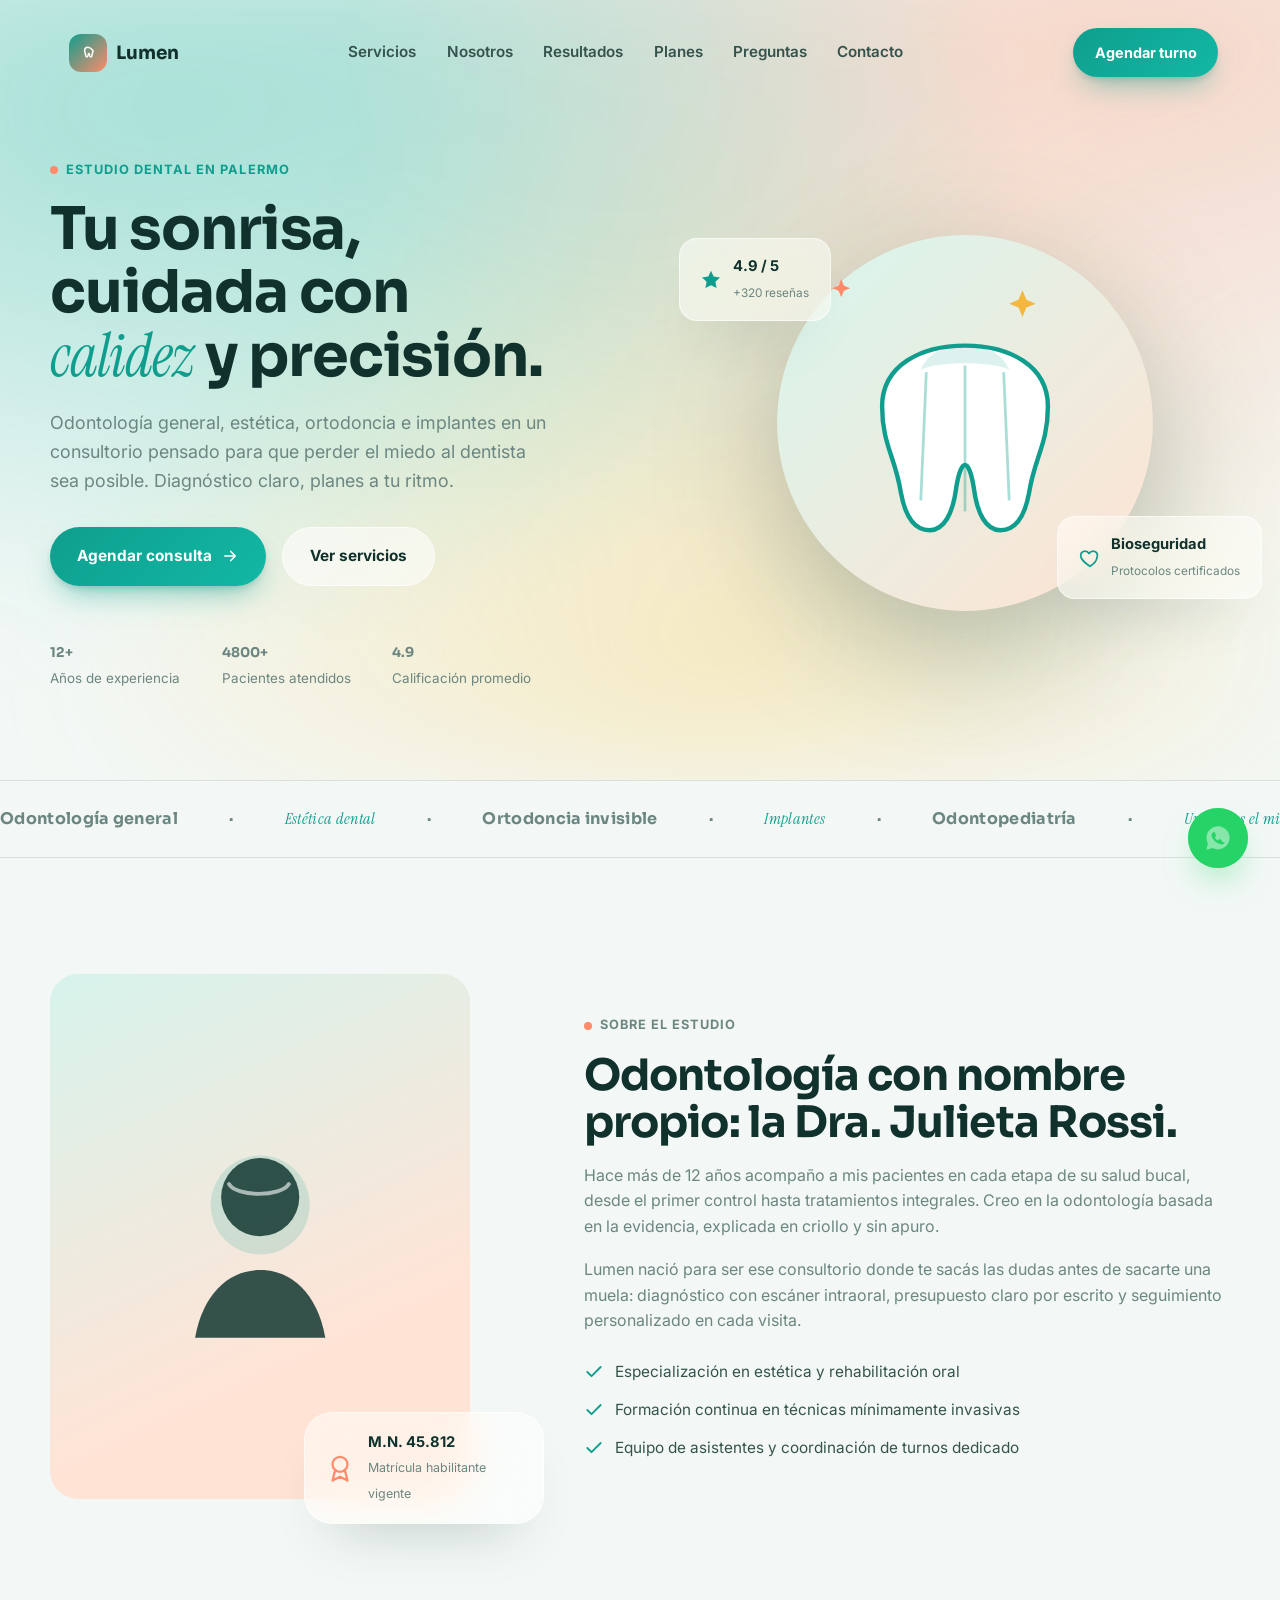
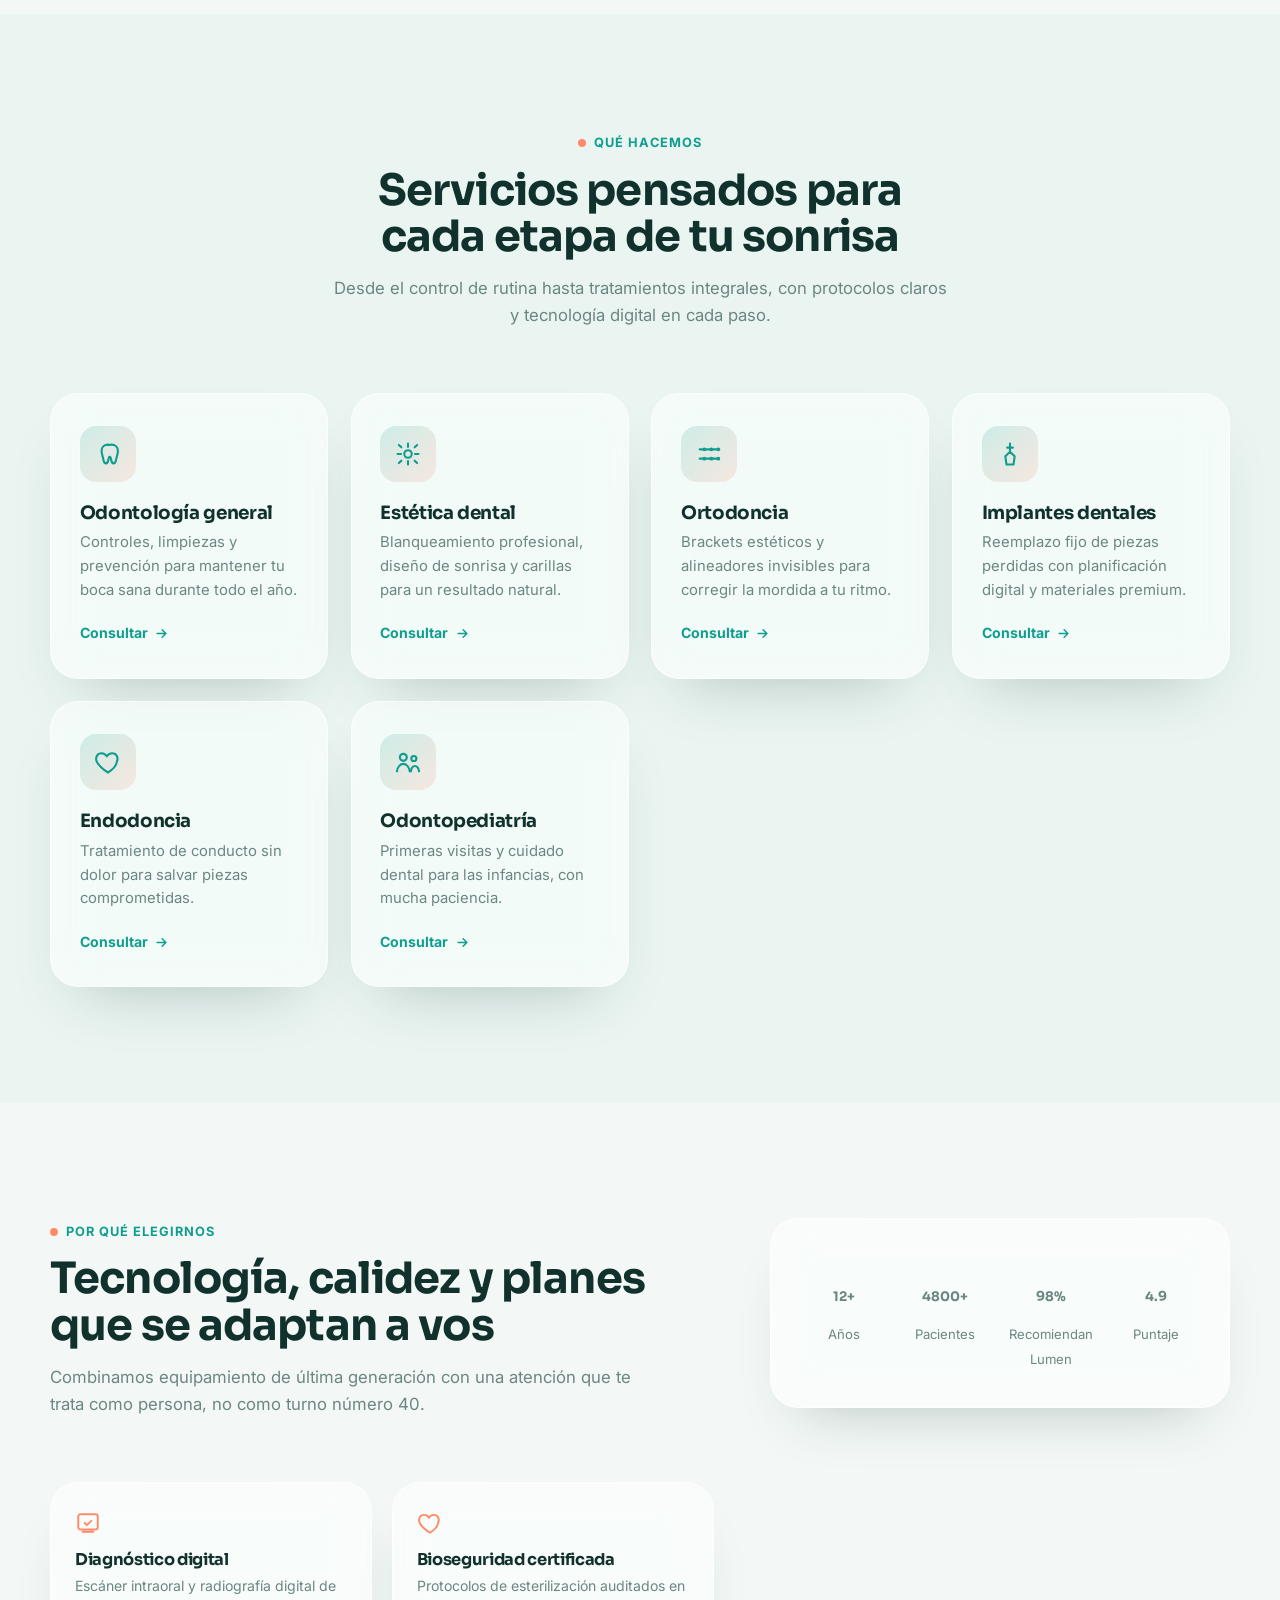
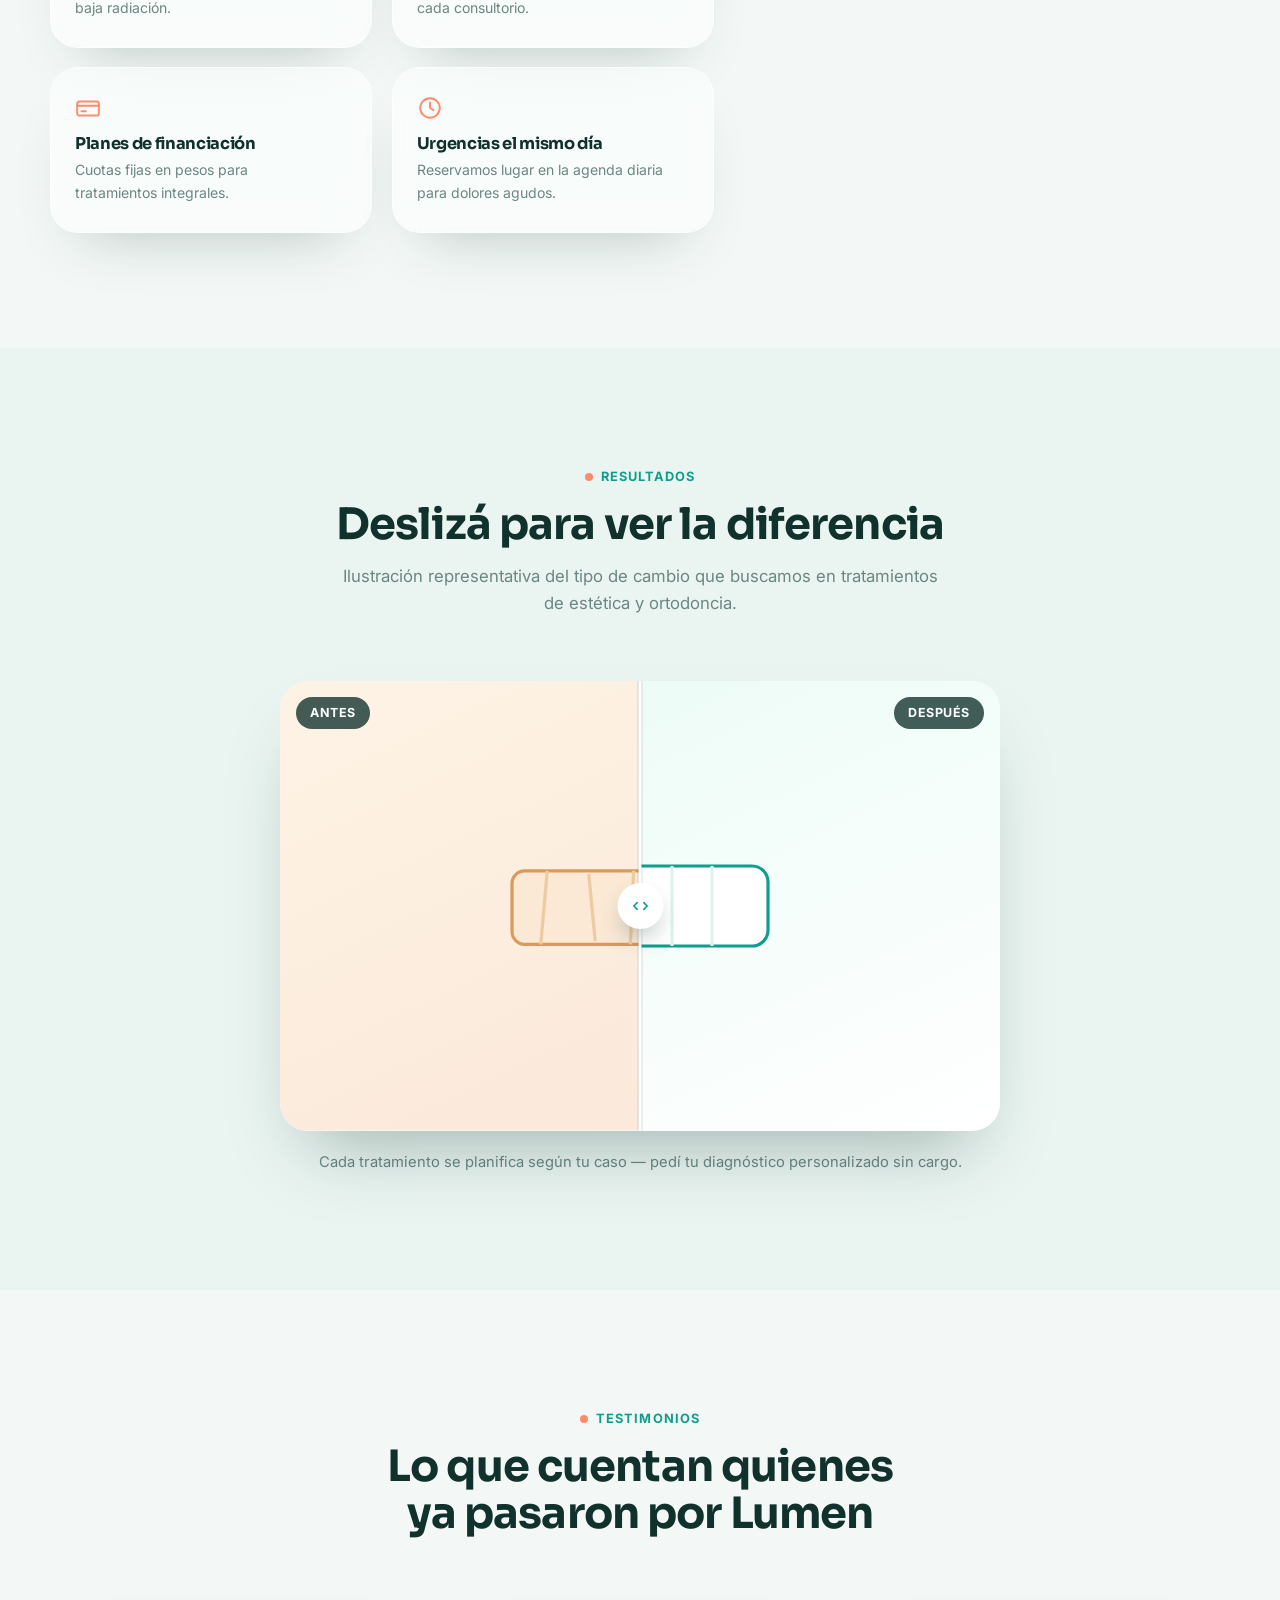
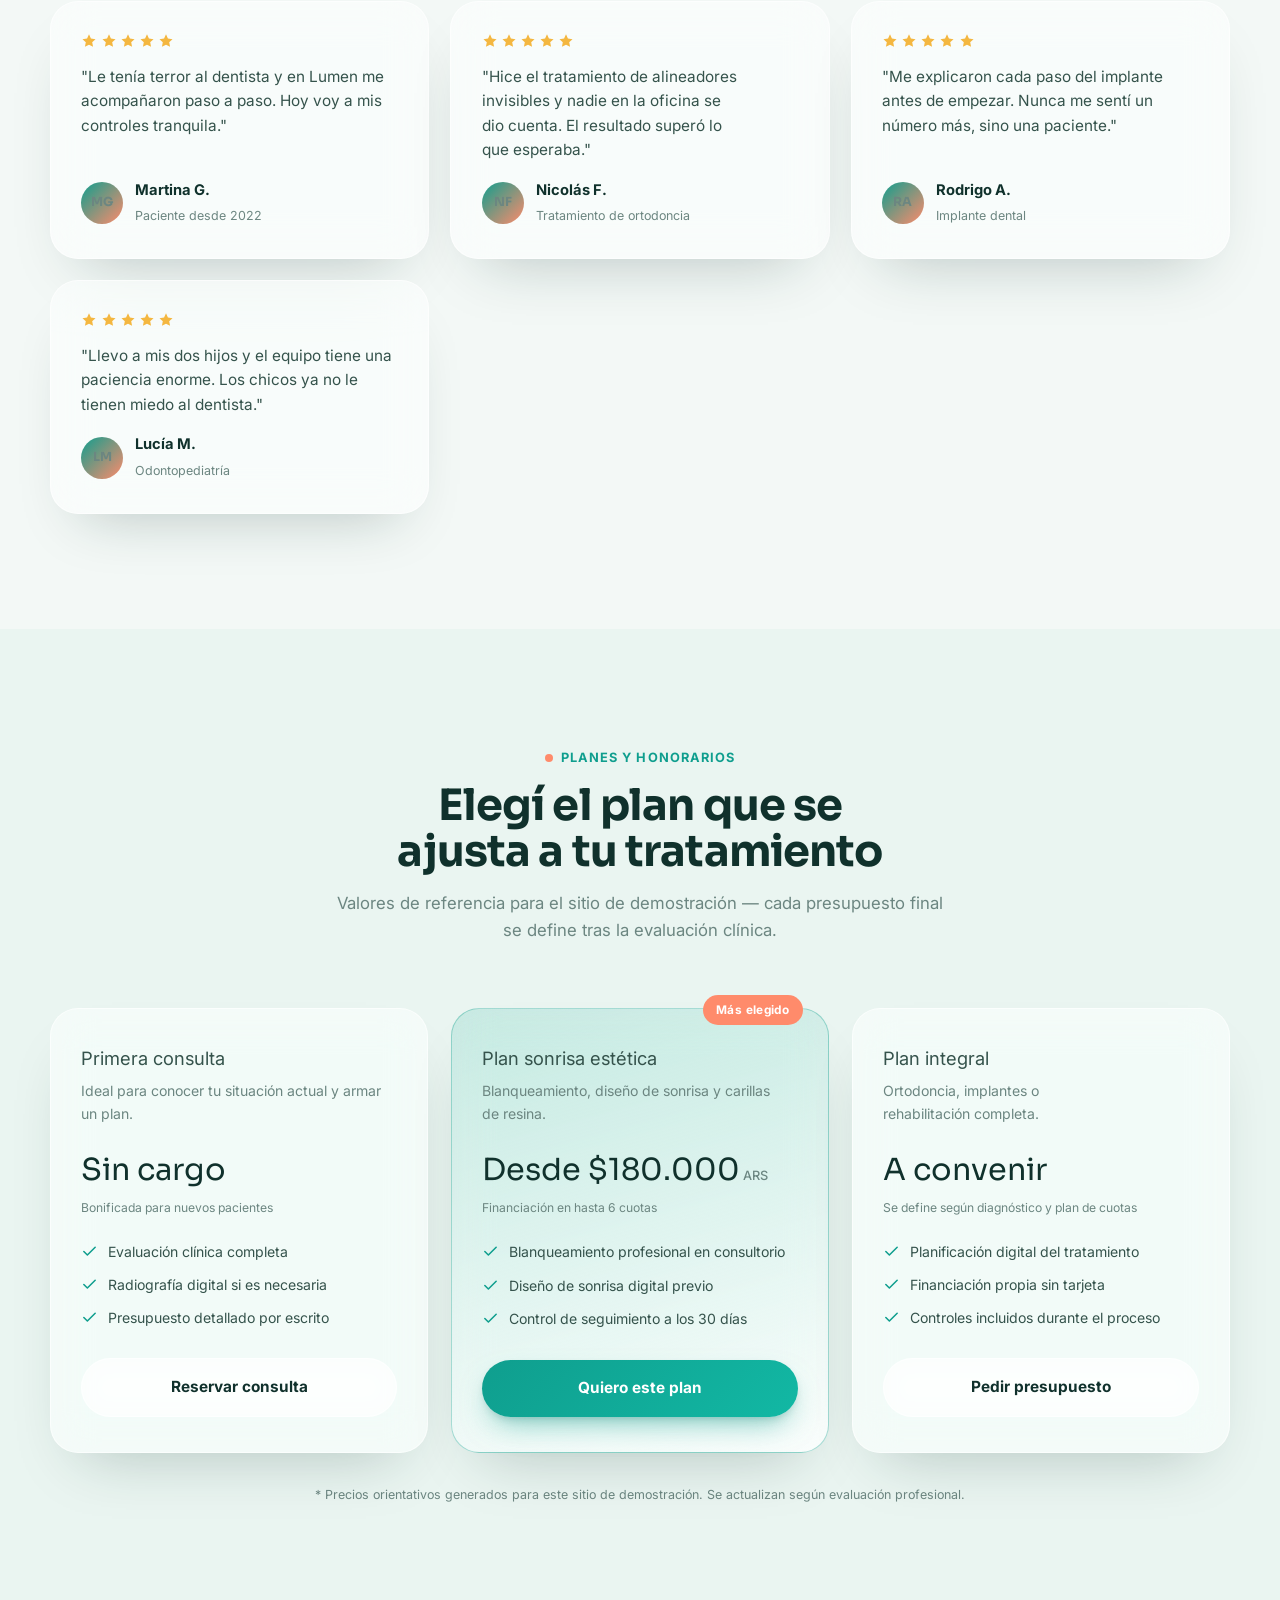
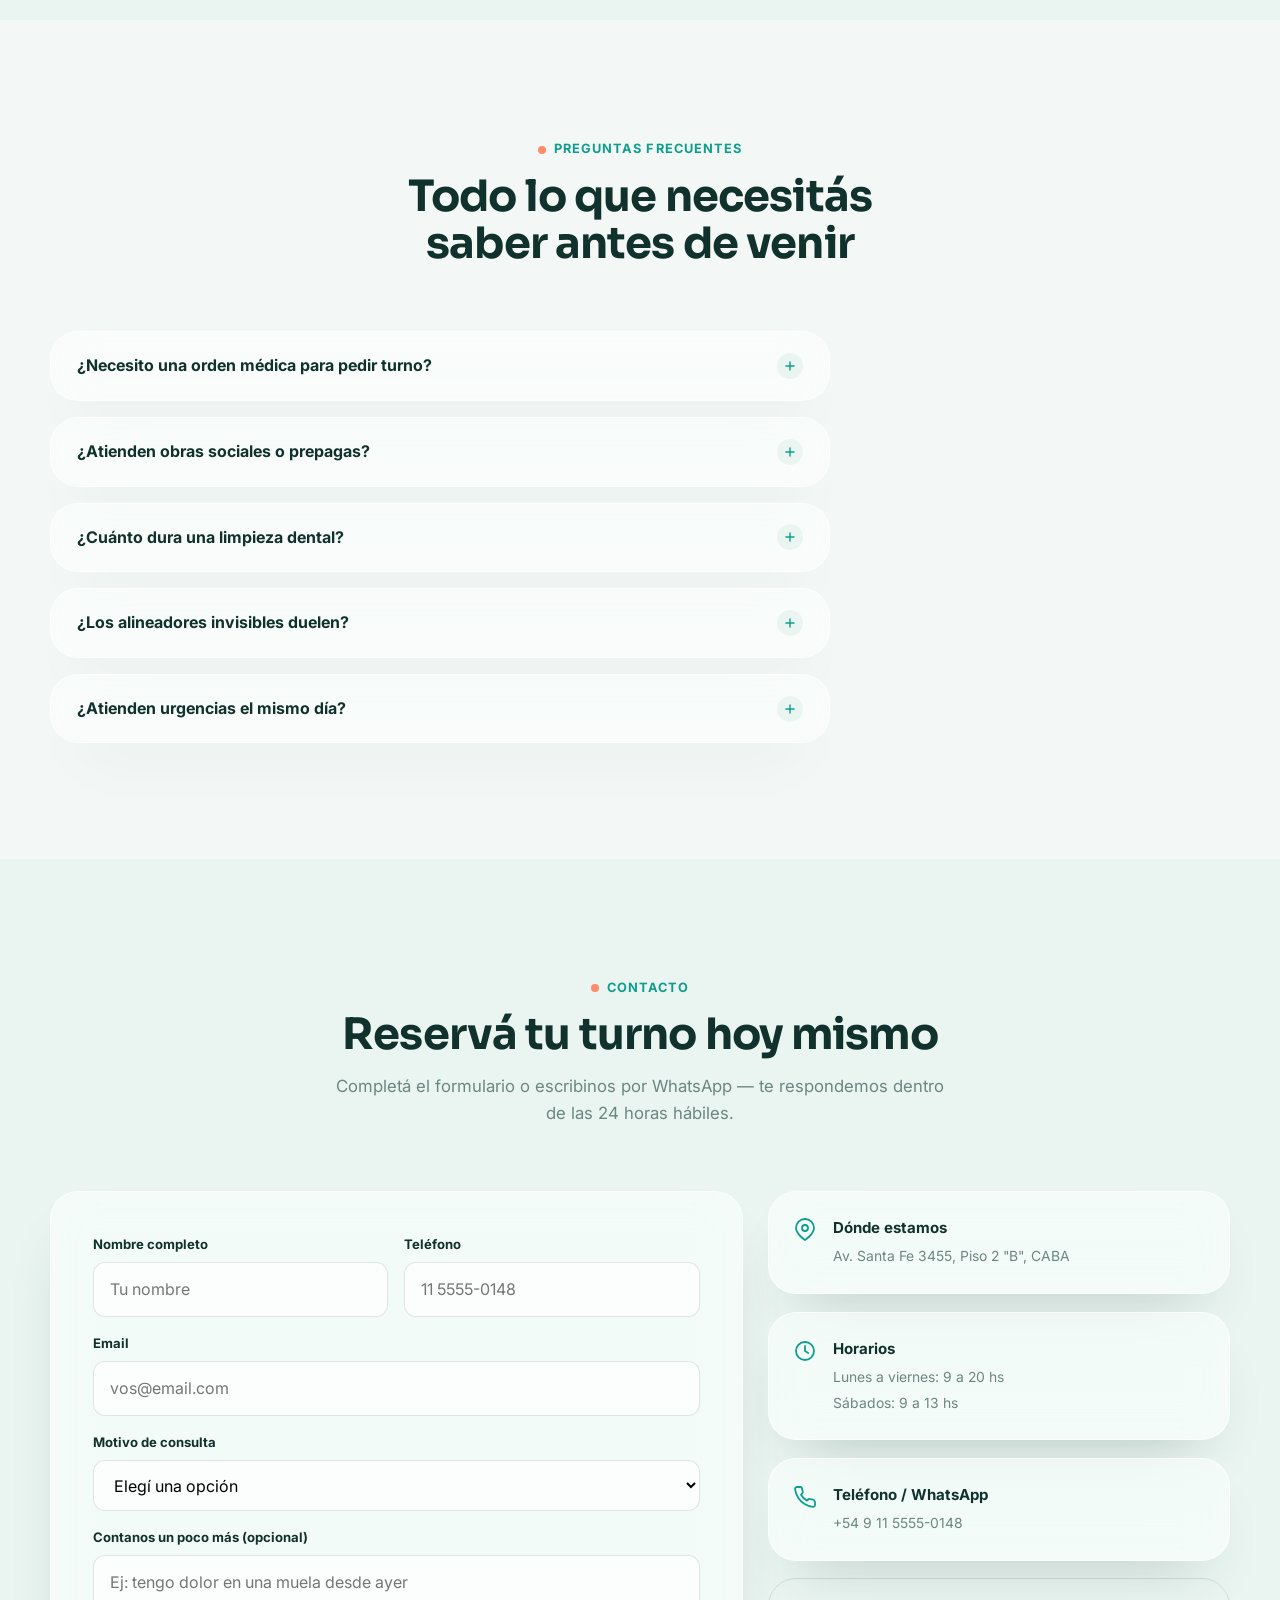
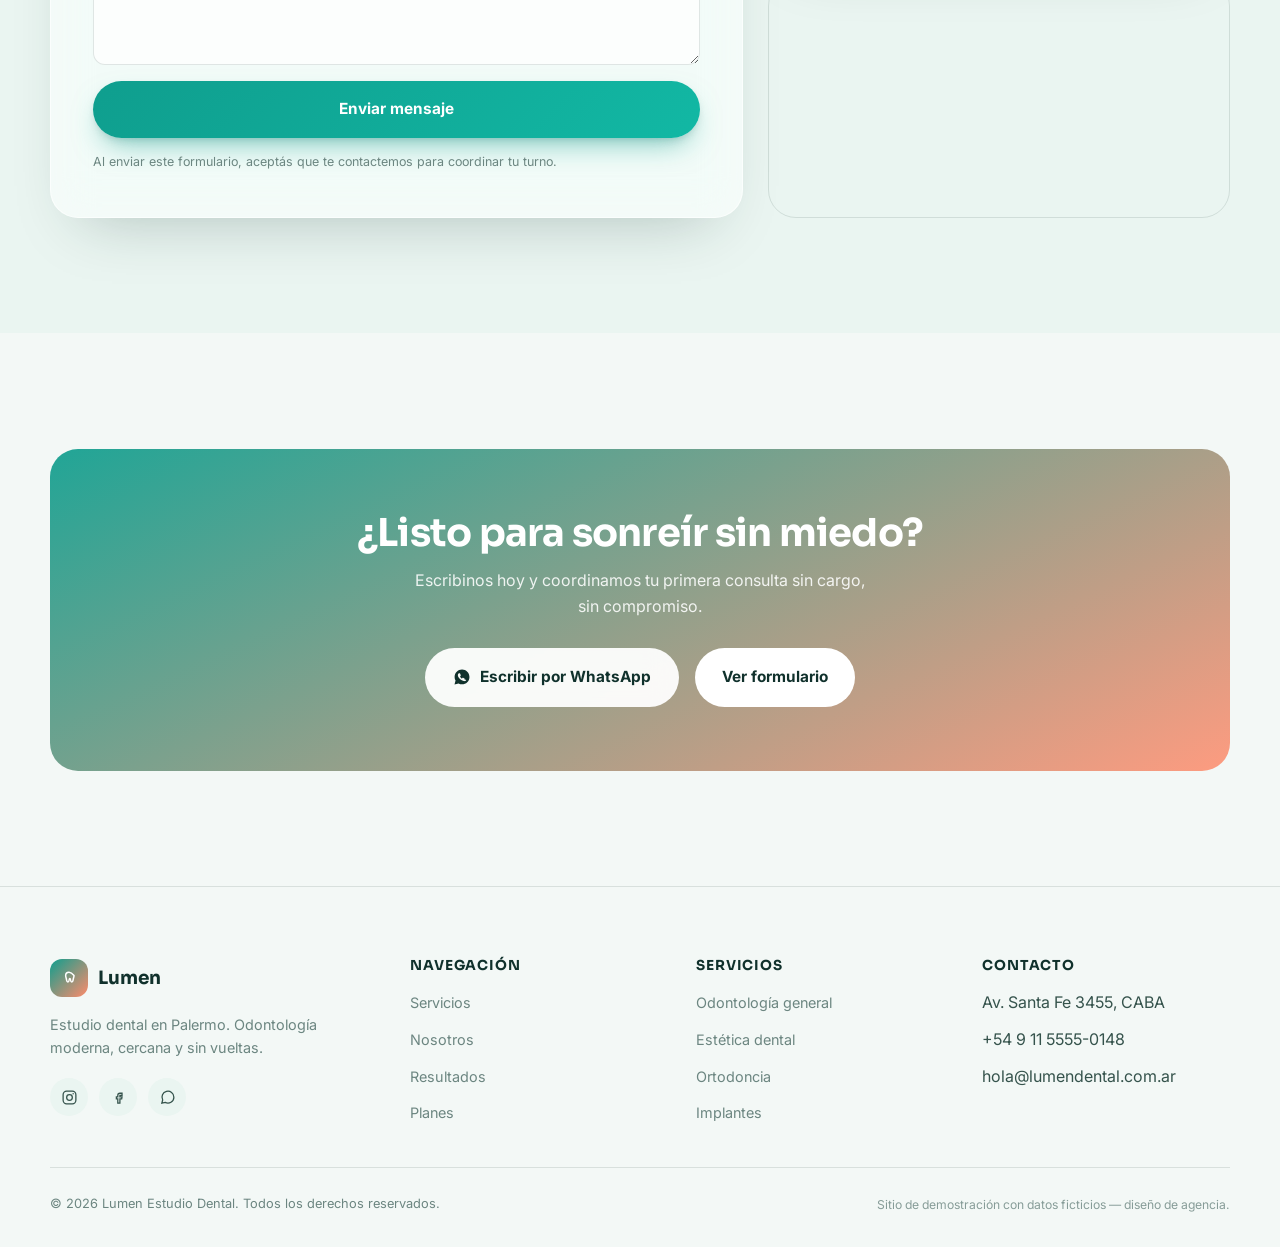
==== lumen-dental/index.html @ 73d9b708 "Add Lumen dental studio demo website Single-page premium landing (glassmorphism, mint/coral palette)" ====
<!DOCTYPE html>
<html lang="es-AR">
<head>
<meta charset="UTF-8">
<meta name="viewport" content="width=device-width, initial-scale=1.0">
<title>Lumen — Estudio Dental en Palermo | Odontología moderna</title>
<meta name="description" content="Lumen Estudio Dental: odontología general, estética, ortodoncia e implantes con tecnología de última generación en Palermo, Buenos Aires. Pedí tu turno.">
<link rel="icon" href="data:image/svg+xml,%3Csvg xmlns='http://www.w3.org/2000/svg' viewBox='0 0 32 32'%3E%3Crect width='32' height='32' rx='9' fill='%230f9e8e'/%3E%3Cpath d='M16 8c-3 0-5 2-5 5 0 3 1 4 1.4 7.3.2 1.6.9 2.7 2 2.7s1.6-1.4 1.9-3.4c.2-1.2.4-2 .7-2s.5.8.7 2c.3 2 .8 3.4 1.9 3.4s1.8-1.1 2-2.7C21.6 19 22 18 22 15c0-3-2-5-5-5-.4 0-.7.1-1 .2-.3-.1-.6-.2-1-.2Z' fill='%23fff'/%3E%3C/svg%3E">

<link rel="preconnect" href="https://fonts.googleapis.com">
<link rel="preconnect" href="https://fonts.gstatic.com" crossorigin>
<link rel="stylesheet" href="https://fonts.googleapis.com/css2?family=Sora:wght@400;600;700;800&family=Instrument+Serif:ital@1&family=Inter:wght@400;500;600;700;800&display=swap">

<link rel="stylesheet" href="styles.css?v=20260907">
</head>
<body>
<a class="skip-link" href="#contenido">Saltar al contenido</a>

<!-- ================= NAV ================= -->
<header class="nav" data-nav>
  <div class="nav-inner">
    <div class="nav-shell">
      <a href="#inicio" class="logo">
        <span class="logo-mark">
          <svg viewBox="0 0 24 24" fill="none" stroke="#fff" stroke-width="1.8" stroke-linecap="round" stroke-linejoin="round"><path d="M12 5c-2.2 0-4 1.4-4 3.9 0 2.3.8 3 1.1 5.6.2 1.3.7 2.2 1.6 2.2s1.3-1 1.5-2.6c.1-.9.3-1.5.8-1.5s.7.6.8 1.5c.2 1.6.6 2.6 1.5 2.6s1.4-.9 1.6-2.2c.3-2.6 1.1-3.3 1.1-5.6C16 6.4 14.2 5 12 5Z"/></svg>
        </span>
        Lumen
      </a>
      <nav class="nav-links" aria-label="Navegación principal">
        <a class="nav-link" href="#servicios">Servicios</a>
        <a class="nav-link" href="#sobre-mi">Nosotros</a>
        <a class="nav-link" href="#resultados">Resultados</a>
        <a class="nav-link" href="#planes">Planes</a>
        <a class="nav-link" href="#preguntas">Preguntas</a>
        <a class="nav-link" href="#contacto">Contacto</a>
      </nav>
      <div class="nav-actions">
        <a class="btn btn-primary" data-magnetic data-whatsapp-link href="#contacto">Agendar turno</a>
        <button class="nav-toggle" aria-label="Abrir menú" aria-expanded="false" data-nav-toggle>
          <svg class="icon-menu" viewBox="0 0 24 24" fill="none" stroke="currentColor" stroke-width="2" stroke-linecap="round"><path d="M4 7h16M4 12h16M4 17h16"/></svg>
          <svg class="icon-close" viewBox="0 0 24 24" fill="none" stroke="currentColor" stroke-width="2" stroke-linecap="round"><path d="M6 6l12 12M18 6L6 18"/></svg>
        </button>
      </div>
    </div>
  </div>
</header>

<div class="nav-mobile" data-nav-mobile>
  <a href="#servicios">Servicios</a>
  <a href="#sobre-mi">Nosotros</a>
  <a href="#resultados">Resultados</a>
  <a href="#planes">Planes</a>
  <a href="#preguntas">Preguntas</a>
  <a href="#contacto">Contacto</a>
  <a class="btn btn-primary" href="#contacto">Agendar turno</a>
</div>

<main id="contenido">

  <!-- ================= HERO ================= -->
  <section class="hero" id="inicio">
    <div class="hero-mesh" aria-hidden="true"></div>
    <div class="container hero-grid">
      <div class="hero-copy">
        <p class="kicker">Estudio dental en Palermo</p>
        <h1 class="hero-title">Tu sonrisa, cuidada con <em>calidez</em> y precisión.</h1>
        <p class="hero-sub">Odontología general, estética, ortodoncia e implantes en un consultorio pensado para que perder el miedo al dentista sea posible. Diagnóstico claro, planes a tu ritmo.</p>
        <div class="hero-actions">
          <a class="btn btn-primary" data-magnetic data-whatsapp-link href="#contacto">
            Agendar consulta
            <svg viewBox="0 0 24 24" fill="none" stroke="currentColor" stroke-width="2.2" stroke-linecap="round" stroke-linejoin="round"><path d="M5 12h14M13 6l6 6-6 6"/></svg>
          </a>
          <a class="btn btn-ghost" data-magnetic href="#servicios">Ver servicios</a>
        </div>
        <div class="hero-trust" data-reveal>
          <div class="hero-trust-item"><strong><span data-count-to="12" data-suffix="+">12+</span></strong><span>Años de experiencia</span></div>
          <div class="hero-trust-item"><strong><span data-count-to="4800" data-suffix="+">4800+</span></strong><span>Pacientes atendidos</span></div>
          <div class="hero-trust-item"><strong><span data-count-to="4.9" data-decimals="1">4.9</span></strong><span>Calificación promedio</span></div>
        </div>
      </div>
      <div class="hero-visual">
        <div class="hero-illustration">
          <svg viewBox="0 0 380 380" fill="none" xmlns="http://www.w3.org/2000/svg" role="img" aria-label="Ilustración de una sonrisa saludable">
            <circle cx="190" cy="190" r="170" fill="url(#g1)"/>
            <defs>
              <linearGradient id="g1" x1="20" y1="20" x2="360" y2="360" gradientUnits="userSpaceOnUse">
                <stop stop-color="#d7f6ee"/><stop offset="1" stop-color="#ffe3d2"/>
              </linearGradient>
            </defs>
            <g transform="translate(95,120)">
              <path d="M95 0C55 0 20 18 20 55c0 34 12 46 17 78 4 22 13 34 26 34s21-15 24-38c2-13 5-21 8-21s6 8 8 21c3 23 11 38 24 38s22-12 26-34c5-32 17-44 17-78C170 18 135 0 95 0Z" fill="#ffffff" stroke="#0f9e8e" stroke-width="4" stroke-linejoin="round"/>
              <path d="M95 0C75 0 60 8 55 22c8-4 22-6 40-6s32 2 40 6C130 8 115 0 95 0Z" fill="#0f9e8e" opacity=".14"/>
              <line x1="95" y1="18" x2="95" y2="150" stroke="#0f9e8e" stroke-width="2.5" opacity=".35"/>
              <line x1="60" y1="24" x2="55" y2="140" stroke="#0f9e8e" stroke-width="2.5" opacity=".35"/>
              <line x1="130" y1="24" x2="135" y2="140" stroke="#0f9e8e" stroke-width="2.5" opacity=".35"/>
            </g>
            <g transform="translate(230,70)">
              <path d="M12 0l3.6 8.4L24 12l-8.4 3.6L12 24l-3.6-8.4L0 12l8.4-3.6Z" fill="#f4b740"/>
            </g>
            <g transform="translate(70,60)">
              <path d="M8 0l2.4 5.6L16 8l-5.6 2.4L8 16l-2.4-5.6L0 8l5.6-2.4Z" fill="#ff8b6b"/>
            </g>
          </svg>
        </div>
        <div class="hero-badge glass-card badge-rating">
          <svg viewBox="0 0 24 24" fill="currentColor"><path d="M12 2l2.9 6.3 6.9.9-5 4.8 1.3 6.8L12 17.6 5.9 20.8l1.3-6.8-5-4.8 6.9-.9L12 2Z"/></svg>
          <div><strong>4.9 / 5</strong><span>+320 reseñas</span></div>
        </div>
        <div class="hero-badge glass-card badge-care">
          <svg viewBox="0 0 24 24" fill="none" stroke="currentColor" stroke-width="2" stroke-linecap="round" stroke-linejoin="round"><path d="M12 21s-7-4.4-9.5-9C.7 8.3 2.7 4.5 6.5 4.5c2 0 3.6 1.1 4.5 2.6.9-1.5 2.5-2.6 4.5-2.6 3.8 0 5.8 3.8 4 7.5C19 16.6 12 21 12 21Z"/></svg>
          <div><strong>Bioseguridad</strong><span>Protocolos certificados</span></div>
        </div>
      </div>
    </div>
  </section>

  <!-- ================= TRUST STRIP ================= -->
  <div class="trust-strip">
    <div class="marquee" aria-hidden="true">
      <div class="marquee-group">
        <span>Odontología general</span><span>·</span>
        <span><em>Estética dental</em></span><span>·</span>
        <span>Ortodoncia invisible</span><span>·</span>
        <span><em>Implantes</em></span><span>·</span>
        <span>Odontopediatría</span><span>·</span>
        <span><em>Urgencias el mismo día</em></span><span>·</span>
      </div>
      <div class="marquee-group">
        <span>Odontología general</span><span>·</span>
        <span><em>Estética dental</em></span><span>·</span>
        <span>Ortodoncia invisible</span><span>·</span>
        <span><em>Implantes</em></span><span>·</span>
        <span>Odontopediatría</span><span>·</span>
        <span><em>Urgencias el mismo día</em></span><span>·</span>
      </div>
    </div>
  </div>

  <!-- ================= ABOUT ================= -->
  <section class="section" id="sobre-mi">
    <div class="container about-grid">
      <div class="about-visual" data-reveal>
        <div class="about-portrait">
          <svg viewBox="0 0 200 200" fill="none">
            <circle cx="100" cy="76" r="38" fill="#0f9e8e" opacity=".16"/>
            <circle cx="100" cy="70" r="30" fill="#123832" opacity=".85"/>
            <path d="M50 178c6-34 26-52 50-52s44 18 50 52" fill="#123832" opacity=".85"/>
            <path d="M76 60c6 10 40 10 46 0" stroke="#fff" stroke-width="3" stroke-linecap="round" fill="none" opacity=".6"/>
          </svg>
        </div>
        <div class="about-cred glass-card">
          <svg viewBox="0 0 24 24" fill="none" stroke="currentColor" stroke-width="1.8" stroke-linecap="round" stroke-linejoin="round"><path d="M12 15a6 6 0 1 0 0-12 6 6 0 0 0 0 12Z"/><path d="M8.2 13.5 6 22l6-3 6 3-2.2-8.5"/></svg>
          <div><strong>M.N. 45.812</strong><span>Matrícula habilitante vigente</span></div>
        </div>
      </div>
      <div class="about-copy" data-reveal>
        <p class="kicker">Sobre el estudio</p>
        <h2 class="section-title">Odontología con nombre propio: la Dra. Julieta Rossi.</h2>
        <p>Hace más de 12 años acompaño a mis pacientes en cada etapa de su salud bucal, desde el primer control hasta tratamientos integrales. Creo en la odontología basada en la evidencia, explicada en criollo y sin apuro.</p>
        <p>Lumen nació para ser ese consultorio donde te sacás las dudas antes de sacarte una muela: diagnóstico con escáner intraoral, presupuesto claro por escrito y seguimiento personalizado en cada visita.</p>
        <ul class="about-list">
          <li>
            <svg viewBox="0 0 24 24" fill="none" stroke="currentColor" stroke-width="2.2" stroke-linecap="round" stroke-linejoin="round"><path d="M20 6 9 17l-5-5"/></svg>
            Especialización en estética y rehabilitación oral
          </li>
          <li>
            <svg viewBox="0 0 24 24" fill="none" stroke="currentColor" stroke-width="2.2" stroke-linecap="round" stroke-linejoin="round"><path d="M20 6 9 17l-5-5"/></svg>
            Formación continua en técnicas mínimamente invasivas
          </li>
          <li>
            <svg viewBox="0 0 24 24" fill="none" stroke="currentColor" stroke-width="2.2" stroke-linecap="round" stroke-linejoin="round"><path d="M20 6 9 17l-5-5"/></svg>
            Equipo de asistentes y coordinación de turnos dedicado
          </li>
        </ul>
      </div>
    </div>
  </section>

  <!-- ================= SERVICES ================= -->
  <section class="section" id="servicios" style="background:var(--bg-soft)">
    <div class="container">
      <div class="section-head is-center" data-reveal>
        <p class="kicker">Qué hacemos</p>
        <h2 class="section-title">Servicios pensados para cada etapa de tu sonrisa</h2>
        <p class="section-sub">Desde el control de rutina hasta tratamientos integrales, con protocolos claros y tecnología digital en cada paso.</p>
      </div>
      <div class="services-grid">

        <article class="glass-card service-card" data-reveal>
          <div class="service-icon">
            <svg viewBox="0 0 24 24" fill="none" stroke="currentColor" stroke-width="1.8" stroke-linecap="round" stroke-linejoin="round"><path d="M12 4c-3 0-5.5 2-5.5 5.4 0 3.2 1.1 4.2 1.6 7.7.3 1.7 1 2.9 2.2 2.9 1.1 0 1.8-1.4 2.1-3.5.2-1.3.5-2.1 1.1-2.1s.9.8 1.1 2.1c.3 2.1 1 3.5 2.1 3.5 1.2 0 1.9-1.2 2.2-2.9.5-3.5 1.6-4.5 1.6-7.7C20.5 6 18 4 15 4c-.6 0-1.1.1-1.5.3A4 4 0 0 0 12 4Z"/></svg>
          </div>
          <h3>Odontología general</h3>
          <p>Controles, limpiezas y prevención para mantener tu boca sana durante todo el año.</p>
          <a class="service-link" href="#contacto">Consultar <svg viewBox="0 0 24 24" fill="none" stroke="currentColor" stroke-width="2.4" stroke-linecap="round" stroke-linejoin="round"><path d="M5 12h14M13 6l6 6-6 6"/></svg></a>
        </article>

        <article class="glass-card service-card" data-reveal>
          <div class="service-icon">
            <svg viewBox="0 0 24 24" fill="none" stroke="currentColor" stroke-width="1.8" stroke-linecap="round" stroke-linejoin="round"><path d="M12 3v3M12 18v3M4.2 4.2l2.1 2.1M17.7 17.7l2.1 2.1M3 12h3M18 12h3M4.2 19.8l2.1-2.1M17.7 6.3l2.1-2.1"/><circle cx="12" cy="12" r="3.2"/></svg>
          </div>
          <h3>Estética dental</h3>
          <p>Blanqueamiento profesional, diseño de sonrisa y carillas para un resultado natural.</p>
          <a class="service-link" href="#contacto">Consultar <svg viewBox="0 0 24 24" fill="none" stroke="currentColor" stroke-width="2.4" stroke-linecap="round" stroke-linejoin="round"><path d="M5 12h14M13 6l6 6-6 6"/></svg></a>
        </article>

        <article class="glass-card service-card" data-reveal>
          <div class="service-icon">
            <svg viewBox="0 0 24 24" fill="none" stroke="currentColor" stroke-width="1.8" stroke-linecap="round" stroke-linejoin="round"><path d="M4 8h16M4 16h16"/><circle cx="8" cy="8" r="1.6" fill="currentColor" stroke="none"/><circle cx="14" cy="8" r="1.6" fill="currentColor" stroke="none"/><circle cx="20" cy="8" r="1.6" fill="currentColor" stroke="none"/><circle cx="8" cy="16" r="1.6" fill="currentColor" stroke="none"/><circle cx="14" cy="16" r="1.6" fill="currentColor" stroke="none"/><circle cx="20" cy="16" r="1.6" fill="currentColor" stroke="none"/></svg>
          </div>
          <h3>Ortodoncia</h3>
          <p>Brackets estéticos y alineadores invisibles para corregir la mordida a tu ritmo.</p>
          <a class="service-link" href="#contacto">Consultar <svg viewBox="0 0 24 24" fill="none" stroke="currentColor" stroke-width="2.4" stroke-linecap="round" stroke-linejoin="round"><path d="M5 12h14M13 6l6 6-6 6"/></svg></a>
        </article>

        <article class="glass-card service-card" data-reveal>
          <div class="service-icon">
            <svg viewBox="0 0 24 24" fill="none" stroke="currentColor" stroke-width="1.8" stroke-linecap="round" stroke-linejoin="round"><path d="M12 3v7M9.5 6.5l5 0M12 10l-4 4 1 7h6l1-7-4-4Z"/></svg>
          </div>
          <h3>Implantes dentales</h3>
          <p>Reemplazo fijo de piezas perdidas con planificación digital y materiales premium.</p>
          <a class="service-link" href="#contacto">Consultar <svg viewBox="0 0 24 24" fill="none" stroke="currentColor" stroke-width="2.4" stroke-linecap="round" stroke-linejoin="round"><path d="M5 12h14M13 6l6 6-6 6"/></svg></a>
        </article>

        <article class="glass-card service-card" data-reveal>
          <div class="service-icon">
            <svg viewBox="0 0 24 24" fill="none" stroke="currentColor" stroke-width="1.8" stroke-linecap="round" stroke-linejoin="round"><path d="M12 21s-7-4.4-9.5-9C.7 8.3 2.7 4.5 6.5 4.5c2 0 3.6 1.1 4.5 2.6.9-1.5 2.5-2.6 4.5-2.6 3.8 0 5.8 3.8 4 7.5C19 16.6 12 21 12 21Z"/></svg>
          </div>
          <h3>Endodoncia</h3>
          <p>Tratamiento de conducto sin dolor para salvar piezas comprometidas.</p>
          <a class="service-link" href="#contacto">Consultar <svg viewBox="0 0 24 24" fill="none" stroke="currentColor" stroke-width="2.4" stroke-linecap="round" stroke-linejoin="round"><path d="M5 12h14M13 6l6 6-6 6"/></svg></a>
        </article>

        <article class="glass-card service-card" data-reveal>
          <div class="service-icon">
            <svg viewBox="0 0 24 24" fill="none" stroke="currentColor" stroke-width="1.8" stroke-linecap="round" stroke-linejoin="round"><circle cx="8" cy="8" r="3"/><circle cx="17" cy="9" r="2.2"/><path d="M2.5 20c.6-4 3-6.4 5.5-6.4s4.9 2.4 5.5 6.4M14.5 20c.4-2.8 1.9-4.6 3.5-4.6s3 1.8 3.5 4.6"/></svg>
          </div>
          <h3>Odontopediatría</h3>
          <p>Primeras visitas y cuidado dental para las infancias, con mucha paciencia.</p>
          <a class="service-link" href="#contacto">Consultar <svg viewBox="0 0 24 24" fill="none" stroke="currentColor" stroke-width="2.4" stroke-linecap="round" stroke-linejoin="round"><path d="M5 12h14M13 6l6 6-6 6"/></svg></a>
        </article>

      </div>
    </div>
  </section>

  <!-- ================= WHY US ================= -->
  <section class="section" id="por-que-elegirnos">
    <div class="container why-wrap">
      <div>
        <div class="section-head" data-reveal>
          <p class="kicker">Por qué elegirnos</p>
          <h2 class="section-title">Tecnología, calidez y planes que se adaptan a vos</h2>
          <p class="section-sub">Combinamos equipamiento de última generación con una atención que te trata como persona, no como turno número 40.</p>
        </div>
        <div class="why-grid">
          <div class="glass-card why-card" data-reveal>
            <svg viewBox="0 0 24 24" fill="none" stroke="currentColor" stroke-width="1.8" stroke-linecap="round" stroke-linejoin="round"><rect x="3" y="4" width="18" height="14" rx="2"/><path d="M7 20h10M9 12l2 2 4-4"/></svg>
            <h3>Diagnóstico digital</h3>
            <p>Escáner intraoral y radiografía digital de baja radiación.</p>
          </div>
          <div class="glass-card why-card" data-reveal>
            <svg viewBox="0 0 24 24" fill="none" stroke="currentColor" stroke-width="1.8" stroke-linecap="round" stroke-linejoin="round"><path d="M12 21s-7-4.4-9.5-9C.7 8.3 2.7 4.5 6.5 4.5c2 0 3.6 1.1 4.5 2.6.9-1.5 2.5-2.6 4.5-2.6 3.8 0 5.8 3.8 4 7.5C19 16.6 12 21 12 21Z"/></svg>
            <h3>Bioseguridad certificada</h3>
            <p>Protocolos de esterilización auditados en cada consultorio.</p>
          </div>
          <div class="glass-card why-card" data-reveal>
            <svg viewBox="0 0 24 24" fill="none" stroke="currentColor" stroke-width="1.8" stroke-linecap="round" stroke-linejoin="round"><rect x="2" y="6" width="20" height="13" rx="2"/><path d="M2 10h20M6 15h4"/></svg>
            <h3>Planes de financiación</h3>
            <p>Cuotas fijas en pesos para tratamientos integrales.</p>
          </div>
          <div class="glass-card why-card" data-reveal>
            <svg viewBox="0 0 24 24" fill="none" stroke="currentColor" stroke-width="1.8" stroke-linecap="round" stroke-linejoin="round"><circle cx="12" cy="12" r="9"/><path d="M12 7v5l3.2 2"/></svg>
            <h3>Urgencias el mismo día</h3>
            <p>Reservamos lugar en la agenda diaria para dolores agudos.</p>
          </div>
        </div>
      </div>
      <div class="glass-card stats-panel" data-reveal>
        <div class="stat"><strong><span data-count-to="12" data-suffix="+">12+</span></strong><span>Años</span></div>
        <div class="stat"><strong><span data-count-to="4800" data-suffix="+">4800+</span></strong><span>Pacientes</span></div>
        <div class="stat"><strong><span data-count-to="98" data-suffix="%">98%</span></strong><span>Recomiendan Lumen</span></div>
        <div class="stat"><strong><span data-count-to="4.9" data-decimals="1">4.9</span></strong><span>Puntaje</span></div>
      </div>
    </div>
  </section>

  <!-- ================= BEFORE / AFTER ================= -->
  <section class="section" id="resultados" style="background:var(--bg-soft)">
    <div class="container">
      <div class="section-head is-center" data-reveal>
        <p class="kicker">Resultados</p>
        <h2 class="section-title">Deslizá para ver la diferencia</h2>
        <p class="section-sub">Ilustración representativa del tipo de cambio que buscamos en tratamientos de estética y ortodoncia.</p>
      </div>
      <div class="compare" data-reveal>
        <div class="compare-figure compare-after">
          <svg viewBox="0 0 200 120" fill="none">
            <rect x="20" y="35" width="160" height="50" rx="10" fill="#ffffff" stroke="#0f9e8e" stroke-width="2"/>
            <line x1="45" y1="35" x2="45" y2="85" stroke="#dff3ee" stroke-width="2"/>
            <line x1="70" y1="35" x2="70" y2="85" stroke="#dff3ee" stroke-width="2"/>
            <line x1="95" y1="35" x2="95" y2="85" stroke="#dff3ee" stroke-width="2"/>
            <line x1="120" y1="35" x2="120" y2="85" stroke="#dff3ee" stroke-width="2"/>
            <line x1="145" y1="35" x2="145" y2="85" stroke="#dff3ee" stroke-width="2"/>
          </svg>
          <span class="compare-label label-after">Después</span>
        </div>
        <div class="compare-figure compare-before">
          <svg viewBox="0 0 200 120" fill="none">
            <rect x="20" y="38" width="160" height="46" rx="8" fill="#fbe9d6" stroke="#d99a5c" stroke-width="2"/>
            <line x1="42" y1="38" x2="38" y2="84" stroke="#eccba0" stroke-width="2"/>
            <line x1="68" y1="40" x2="72" y2="82" stroke="#eccba0" stroke-width="2"/>
            <line x1="96" y1="38" x2="94" y2="84" stroke="#eccba0" stroke-width="2"/>
            <line x1="122" y1="41" x2="126" y2="81" stroke="#eccba0" stroke-width="2"/>
            <line x1="148" y1="38" x2="144" y2="84" stroke="#eccba0" stroke-width="2"/>
          </svg>
          <span class="compare-label">Antes</span>
        </div>
        <div class="compare-handle" aria-hidden="true">
          <div class="compare-grip">
            <svg viewBox="0 0 24 24" fill="none" stroke="currentColor" stroke-width="2" stroke-linecap="round" stroke-linejoin="round"><path d="M8 8 4 12l4 4M16 8l4 4-4 4"/></svg>
          </div>
        </div>
        <input class="compare-range" type="range" min="0" max="100" value="50" aria-label="Deslizar para comparar antes y después">
      </div>
      <p class="compare-caption">Cada tratamiento se planifica según tu caso — pedí tu diagnóstico personalizado sin cargo.</p>
    </div>
  </section>

  <!-- ================= TESTIMONIALS ================= -->
  <section class="section" id="testimonios">
    <div class="container">
      <div class="section-head is-center" data-reveal>
        <p class="kicker">Testimonios</p>
        <h2 class="section-title">Lo que cuentan quienes ya pasaron por Lumen</h2>
      </div>
      <div class="testi-grid">

        <div class="glass-card testi-card" data-reveal>
          <div class="testi-stars" aria-hidden="true">
            <svg viewBox="0 0 24 24" fill="currentColor"><path d="M12 2l2.9 6.3 6.9.9-5 4.8 1.3 6.8L12 17.6 5.9 20.8l1.3-6.8-5-4.8 6.9-.9L12 2Z"/></svg>
            <svg viewBox="0 0 24 24" fill="currentColor"><path d="M12 2l2.9 6.3 6.9.9-5 4.8 1.3 6.8L12 17.6 5.9 20.8l1.3-6.8-5-4.8 6.9-.9L12 2Z"/></svg>
            <svg viewBox="0 0 24 24" fill="currentColor"><path d="M12 2l2.9 6.3 6.9.9-5 4.8 1.3 6.8L12 17.6 5.9 20.8l1.3-6.8-5-4.8 6.9-.9L12 2Z"/></svg>
            <svg viewBox="0 0 24 24" fill="currentColor"><path d="M12 2l2.9 6.3 6.9.9-5 4.8 1.3 6.8L12 17.6 5.9 20.8l1.3-6.8-5-4.8 6.9-.9L12 2Z"/></svg>
            <svg viewBox="0 0 24 24" fill="currentColor"><path d="M12 2l2.9 6.3 6.9.9-5 4.8 1.3 6.8L12 17.6 5.9 20.8l1.3-6.8-5-4.8 6.9-.9L12 2Z"/></svg>
          </div>
          <p class="testi-quote">"Le tenía terror al dentista y en Lumen me acompañaron paso a paso. Hoy voy a mis controles tranquila."</p>
          <div class="testi-person">
            <span class="testi-avatar">MG</span>
            <div><strong>Martina G.</strong><span>Paciente desde 2022</span></div>
          </div>
        </div>

        <div class="glass-card testi-card" data-reveal>
          <div class="testi-stars" aria-hidden="true">
            <svg viewBox="0 0 24 24" fill="currentColor"><path d="M12 2l2.9 6.3 6.9.9-5 4.8 1.3 6.8L12 17.6 5.9 20.8l1.3-6.8-5-4.8 6.9-.9L12 2Z"/></svg>
            <svg viewBox="0 0 24 24" fill="currentColor"><path d="M12 2l2.9 6.3 6.9.9-5 4.8 1.3 6.8L12 17.6 5.9 20.8l1.3-6.8-5-4.8 6.9-.9L12 2Z"/></svg>
            <svg viewBox="0 0 24 24" fill="currentColor"><path d="M12 2l2.9 6.3 6.9.9-5 4.8 1.3 6.8L12 17.6 5.9 20.8l1.3-6.8-5-4.8 6.9-.9L12 2Z"/></svg>
            <svg viewBox="0 0 24 24" fill="currentColor"><path d="M12 2l2.9 6.3 6.9.9-5 4.8 1.3 6.8L12 17.6 5.9 20.8l1.3-6.8-5-4.8 6.9-.9L12 2Z"/></svg>
            <svg viewBox="0 0 24 24" fill="currentColor"><path d="M12 2l2.9 6.3 6.9.9-5 4.8 1.3 6.8L12 17.6 5.9 20.8l1.3-6.8-5-4.8 6.9-.9L12 2Z"/></svg>
          </div>
          <p class="testi-quote">"Hice el tratamiento de alineadores invisibles y nadie en la oficina se dio cuenta. El resultado superó lo que esperaba."</p>
          <div class="testi-person">
            <span class="testi-avatar">NF</span>
            <div><strong>Nicolás F.</strong><span>Tratamiento de ortodoncia</span></div>
          </div>
        </div>

        <div class="glass-card testi-card" data-reveal>
          <div class="testi-stars" aria-hidden="true">
            <svg viewBox="0 0 24 24" fill="currentColor"><path d="M12 2l2.9 6.3 6.9.9-5 4.8 1.3 6.8L12 17.6 5.9 20.8l1.3-6.8-5-4.8 6.9-.9L12 2Z"/></svg>
            <svg viewBox="0 0 24 24" fill="currentColor"><path d="M12 2l2.9 6.3 6.9.9-5 4.8 1.3 6.8L12 17.6 5.9 20.8l1.3-6.8-5-4.8 6.9-.9L12 2Z"/></svg>
            <svg viewBox="0 0 24 24" fill="currentColor"><path d="M12 2l2.9 6.3 6.9.9-5 4.8 1.3 6.8L12 17.6 5.9 20.8l1.3-6.8-5-4.8 6.9-.9L12 2Z"/></svg>
            <svg viewBox="0 0 24 24" fill="currentColor"><path d="M12 2l2.9 6.3 6.9.9-5 4.8 1.3 6.8L12 17.6 5.9 20.8l1.3-6.8-5-4.8 6.9-.9L12 2Z"/></svg>
            <svg viewBox="0 0 24 24" fill="currentColor"><path d="M12 2l2.9 6.3 6.9.9-5 4.8 1.3 6.8L12 17.6 5.9 20.8l1.3-6.8-5-4.8 6.9-.9L12 2Z"/></svg>
          </div>
          <p class="testi-quote">"Me explicaron cada paso del implante antes de empezar. Nunca me sentí un número más, sino una paciente."</p>
          <div class="testi-person">
            <span class="testi-avatar">RA</span>
            <div><strong>Rodrigo A.</strong><span>Implante dental</span></div>
          </div>
        </div>

        <div class="glass-card testi-card" data-reveal>
          <div class="testi-stars" aria-hidden="true">
            <svg viewBox="0 0 24 24" fill="currentColor"><path d="M12 2l2.9 6.3 6.9.9-5 4.8 1.3 6.8L12 17.6 5.9 20.8l1.3-6.8-5-4.8 6.9-.9L12 2Z"/></svg>
            <svg viewBox="0 0 24 24" fill="currentColor"><path d="M12 2l2.9 6.3 6.9.9-5 4.8 1.3 6.8L12 17.6 5.9 20.8l1.3-6.8-5-4.8 6.9-.9L12 2Z"/></svg>
            <svg viewBox="0 0 24 24" fill="currentColor"><path d="M12 2l2.9 6.3 6.9.9-5 4.8 1.3 6.8L12 17.6 5.9 20.8l1.3-6.8-5-4.8 6.9-.9L12 2Z"/></svg>
            <svg viewBox="0 0 24 24" fill="currentColor"><path d="M12 2l2.9 6.3 6.9.9-5 4.8 1.3 6.8L12 17.6 5.9 20.8l1.3-6.8-5-4.8 6.9-.9L12 2Z"/></svg>
            <svg viewBox="0 0 24 24" fill="currentColor"><path d="M12 2l2.9 6.3 6.9.9-5 4.8 1.3 6.8L12 17.6 5.9 20.8l1.3-6.8-5-4.8 6.9-.9L12 2Z"/></svg>
          </div>
          <p class="testi-quote">"Llevo a mis dos hijos y el equipo tiene una paciencia enorme. Los chicos ya no le tienen miedo al dentista."</p>
          <div class="testi-person">
            <span class="testi-avatar">LM</span>
            <div><strong>Lucía M.</strong><span>Odontopediatría</span></div>
          </div>
        </div>

      </div>
    </div>
  </section>

  <!-- ================= PLANS ================= -->
  <section class="section" id="planes" style="background:var(--bg-soft)">
    <div class="container">
      <div class="section-head is-center" data-reveal>
        <p class="kicker">Planes y honorarios</p>
        <h2 class="section-title">Elegí el plan que se ajusta a tu tratamiento</h2>
        <p class="section-sub">Valores de referencia para el sitio de demostración — cada presupuesto final se define tras la evaluación clínica.</p>
      </div>
      <div class="plans-grid">

        <div class="glass-card plan-card" data-reveal>
          <p class="plan-name">Primera consulta</p>
          <p class="plan-desc">Ideal para conocer tu situación actual y armar un plan.</p>
          <p class="plan-price">Sin cargo</p>
          <p class="plan-note">Bonificada para nuevos pacientes</p>
          <ul class="plan-features">
            <li><svg viewBox="0 0 24 24" fill="none" stroke="currentColor" stroke-width="2.2" stroke-linecap="round" stroke-linejoin="round"><path d="M20 6 9 17l-5-5"/></svg>Evaluación clínica completa</li>
            <li><svg viewBox="0 0 24 24" fill="none" stroke="currentColor" stroke-width="2.2" stroke-linecap="round" stroke-linejoin="round"><path d="M20 6 9 17l-5-5"/></svg>Radiografía digital si es necesaria</li>
            <li><svg viewBox="0 0 24 24" fill="none" stroke="currentColor" stroke-width="2.2" stroke-linecap="round" stroke-linejoin="round"><path d="M20 6 9 17l-5-5"/></svg>Presupuesto detallado por escrito</li>
          </ul>
          <a class="btn btn-ghost btn-block" data-whatsapp-link href="#contacto">Reservar consulta</a>
        </div>

        <div class="glass-card plan-card is-featured" data-reveal>
          <span class="plan-tag">Más elegido</span>
          <p class="plan-name">Plan sonrisa estética</p>
          <p class="plan-desc">Blanqueamiento, diseño de sonrisa y carillas de resina.</p>
          <p class="plan-price">Desde $180.000<small> ARS</small></p>
          <p class="plan-note">Financiación en hasta 6 cuotas</p>
          <ul class="plan-features">
            <li><svg viewBox="0 0 24 24" fill="none" stroke="currentColor" stroke-width="2.2" stroke-linecap="round" stroke-linejoin="round"><path d="M20 6 9 17l-5-5"/></svg>Blanqueamiento profesional en consultorio</li>
            <li><svg viewBox="0 0 24 24" fill="none" stroke="currentColor" stroke-width="2.2" stroke-linecap="round" stroke-linejoin="round"><path d="M20 6 9 17l-5-5"/></svg>Diseño de sonrisa digital previo</li>
            <li><svg viewBox="0 0 24 24" fill="none" stroke="currentColor" stroke-width="2.2" stroke-linecap="round" stroke-linejoin="round"><path d="M20 6 9 17l-5-5"/></svg>Control de seguimiento a los 30 días</li>
          </ul>
          <a class="btn btn-primary btn-block" data-whatsapp-link href="#contacto">Quiero este plan</a>
        </div>

        <div class="glass-card plan-card" data-reveal>
          <p class="plan-name">Plan integral</p>
          <p class="plan-desc">Ortodoncia, implantes o rehabilitación completa.</p>
          <p class="plan-price">A convenir</p>
          <p class="plan-note">Se define según diagnóstico y plan de cuotas</p>
          <ul class="plan-features">
            <li><svg viewBox="0 0 24 24" fill="none" stroke="currentColor" stroke-width="2.2" stroke-linecap="round" stroke-linejoin="round"><path d="M20 6 9 17l-5-5"/></svg>Planificación digital del tratamiento</li>
            <li><svg viewBox="0 0 24 24" fill="none" stroke="currentColor" stroke-width="2.2" stroke-linecap="round" stroke-linejoin="round"><path d="M20 6 9 17l-5-5"/></svg>Financiación propia sin tarjeta</li>
            <li><svg viewBox="0 0 24 24" fill="none" stroke="currentColor" stroke-width="2.2" stroke-linecap="round" stroke-linejoin="round"><path d="M20 6 9 17l-5-5"/></svg>Controles incluidos durante el proceso</li>
          </ul>
          <a class="btn btn-ghost btn-block" data-whatsapp-link href="#contacto">Pedir presupuesto</a>
        </div>

      </div>
      <p class="plans-disclaimer">* Precios orientativos generados para este sitio de demostración. Se actualizan según evaluación profesional.</p>
    </div>
  </section>

  <!-- ================= FAQ ================= -->
  <section class="section" id="preguntas">
    <div class="container">
      <div class="section-head is-center" data-reveal>
        <p class="kicker">Preguntas frecuentes</p>
        <h2 class="section-title">Todo lo que necesitás saber antes de venir</h2>
      </div>
      <div class="faq-list">

        <details class="glass-card faq-item" data-reveal>
          <summary>¿Necesito una orden médica para pedir turno?<span class="faq-plus"><svg viewBox="0 0 24 24" fill="none" stroke="currentColor" stroke-width="2.4" stroke-linecap="round"><path d="M12 5v14M5 12h14"/></svg></span></summary>
          <p class="faq-body">No, podés reservar tu turno directamente por WhatsApp o completando el formulario de contacto. Solo para algunos tratamientos con cobertura te pedimos la orden de tu obra social.</p>
        </details>

        <details class="glass-card faq-item" data-reveal>
          <summary>¿Atienden obras sociales o prepagas?<span class="faq-plus"><svg viewBox="0 0 24 24" fill="none" stroke="currentColor" stroke-width="2.4" stroke-linecap="round"><path d="M12 5v14M5 12h14"/></svg></span></summary>
          <p class="faq-body">Trabajamos con las principales obras sociales y prepagas de la zona, además de atención particular con planes de financiación propios. Consultanos por la tuya.</p>
        </details>

        <details class="glass-card faq-item" data-reveal>
          <summary>¿Cuánto dura una limpieza dental?<span class="faq-plus"><svg viewBox="0 0 24 24" fill="none" stroke="currentColor" stroke-width="2.4" stroke-linecap="round"><path d="M12 5v14M5 12h14"/></svg></span></summary>
          <p class="faq-body">En general entre 30 y 45 minutos, dependiendo del estado de tus encías y la última vez que te la hiciste.</p>
        </details>

        <details class="glass-card faq-item" data-reveal>
          <summary>¿Los alineadores invisibles duelen?<span class="faq-plus"><svg viewBox="0 0 24 24" fill="none" stroke="currentColor" stroke-width="2.4" stroke-linecap="round"><path d="M12 5v14M5 12h14"/></svg></span></summary>
          <p class="faq-body">Es normal sentir una leve molestia los primeros días de cada nuevo juego de alineadores. Se adapta rápido y no interfiere con tu rutina diaria.</p>
        </details>

        <details class="glass-card faq-item" data-reveal>
          <summary>¿Atienden urgencias el mismo día?<span class="faq-plus"><svg viewBox="0 0 24 24" fill="none" stroke="currentColor" stroke-width="2.4" stroke-linecap="round"><path d="M12 5v14M5 12h14"/></svg></span></summary>
          <p class="faq-body">Sí, reservamos un espacio en la agenda diaria para dolores agudos y urgencias. Escribinos por WhatsApp y te confirmamos el horario más próximo.</p>
        </details>

      </div>
    </div>
  </section>

  <!-- ================= CONTACT ================= -->
  <section class="section" id="contacto" style="background:var(--bg-soft)">
    <div class="container">
      <div class="section-head is-center" data-reveal>
        <p class="kicker">Contacto</p>
        <h2 class="section-title">Reservá tu turno hoy mismo</h2>
        <p class="section-sub">Completá el formulario o escribinos por WhatsApp — te respondemos dentro de las 24 horas hábiles.</p>
      </div>
      <div class="contact-grid">

        <div class="glass-card contact-form-card" data-reveal>
          <form data-contact-form novalidate>
            <div class="form-row form-row-2">
              <div class="field">
                <label for="nombre">Nombre completo</label>
                <input id="nombre" name="nombre" type="text" required autocomplete="name" placeholder="Tu nombre">
              </div>
              <div class="field">
                <label for="telefono">Teléfono</label>
                <input id="telefono" name="telefono" type="tel" required autocomplete="tel" placeholder="11 5555-0148">
              </div>
            </div>
            <div class="form-row">
              <div class="field">
                <label for="email">Email</label>
                <input id="email" name="email" type="email" required autocomplete="email" placeholder="vos@email.com">
              </div>
            </div>
            <div class="form-row">
              <div class="field">
                <label for="servicio">Motivo de consulta</label>
                <select id="servicio" name="servicio" required>
                  <option value="">Elegí una opción</option>
                  <option>Odontología general</option>
                  <option>Estética dental</option>
                  <option>Ortodoncia</option>
                  <option>Implantes</option>
                  <option>Endodoncia</option>
                  <option>Odontopediatría</option>
                  <option>Otra consulta</option>
                </select>
              </div>
            </div>
            <div class="form-row">
              <div class="field">
                <label for="mensaje">Contanos un poco más (opcional)</label>
                <textarea id="mensaje" name="mensaje" placeholder="Ej: tengo dolor en una muela desde ayer"></textarea>
              </div>
            </div>
            <button class="btn btn-primary btn-block" type="submit">Enviar mensaje</button>
            <p class="form-note">Al enviar este formulario, aceptás que te contactemos para coordinar tu turno.</p>
            <div class="form-success">
              <svg viewBox="0 0 24 24" fill="none" stroke="currentColor" stroke-width="2.2" stroke-linecap="round" stroke-linejoin="round"><path d="M20 6 9 17l-5-5"/></svg>
              ¡Listo! Recibimos tu mensaje y te vamos a contactar a la brevedad.
            </div>
          </form>
        </div>

        <div class="contact-info">
          <div class="glass-card info-card" data-reveal>
            <svg viewBox="0 0 24 24" fill="none" stroke="currentColor" stroke-width="1.8" stroke-linecap="round" stroke-linejoin="round"><path d="M21 10c0 6-9 12-9 12s-9-6-9-12a9 9 0 1 1 18 0Z"/><circle cx="12" cy="10" r="3"/></svg>
            <div><strong>Dónde estamos</strong><span>Av. Santa Fe 3455, Piso 2 "B", CABA</span></div>
          </div>
          <div class="glass-card info-card" data-reveal>
            <svg viewBox="0 0 24 24" fill="none" stroke="currentColor" stroke-width="1.8" stroke-linecap="round" stroke-linejoin="round"><circle cx="12" cy="12" r="9"/><path d="M12 7v5l3.2 2"/></svg>
            <div><strong>Horarios</strong><span>Lunes a viernes: 9 a 20 hs<br>Sábados: 9 a 13 hs</span></div>
          </div>
          <div class="glass-card info-card" data-reveal>
            <svg viewBox="0 0 24 24" fill="none" stroke="currentColor" stroke-width="1.8" stroke-linecap="round" stroke-linejoin="round"><path d="M22 16.9v3a2 2 0 0 1-2.2 2 19.8 19.8 0 0 1-8.6-3.1 19.5 19.5 0 0 1-6-6A19.8 19.8 0 0 1 2.1 4.2 2 2 0 0 1 4.1 2h3a2 2 0 0 1 2 1.7c.1.9.3 1.8.6 2.7a2 2 0 0 1-.5 2.1L8 9.7a16 16 0 0 0 6 6l1.2-1.2a2 2 0 0 1 2.1-.5c.9.3 1.8.5 2.7.6a2 2 0 0 1 1.7 2Z"/></svg>
            <div><strong>Teléfono / WhatsApp</strong><span>+54 9 11 5555-0148</span></div>
          </div>
          <div class="map-frame" data-reveal>
            <iframe title="Ubicación de Lumen Estudio Dental" src="https://www.openstreetmap.org/export/embed.html?bbox=-58.4155%2C-34.5900%2C-58.4025%2C-34.5820&layer=mapnik&marker=-34.5860%2C-58.4090" loading="lazy"></iframe>
          </div>
        </div>

      </div>
    </div>
  </section>

  <!-- ================= FINAL CTA ================= -->
  <section class="section">
    <div class="container">
      <div class="cta-banner" data-reveal>
        <h2>¿Listo para sonreír sin miedo?</h2>
        <p>Escribinos hoy y coordinamos tu primera consulta sin cargo, sin compromiso.</p>
        <div class="cta-actions">
          <a class="btn btn-ghost" data-magnetic data-whatsapp-link href="#contacto">
            <svg viewBox="0 0 24 24" fill="currentColor"><path d="M12.04 2C6.58 2 2.13 6.45 2.13 11.91c0 1.75.46 3.39 1.26 4.82L2 22l5.44-1.36a9.93 9.93 0 0 0 4.6 1.12h.01c5.46 0 9.9-4.45 9.9-9.91C21.96 6.45 17.5 2 12.04 2Zm5.72 14.14c-.24.68-1.4 1.31-1.93 1.35-.5.05-1 .24-3.37-.7-2.86-1.14-4.68-4.02-4.82-4.2-.14-.19-1.15-1.53-1.15-2.92 0-1.39.72-2.07.98-2.35.26-.28.57-.35.76-.35h.55c.18 0 .42-.07.65.5.24.58.82 2 .89 2.15.07.15.12.32.02.51-.1.19-.15.31-.3.48-.15.17-.31.38-.44.5-.15.15-.3.31-.13.6.17.29.75 1.24 1.61 2 .1.11.22.19.35.28.24.05.5.03.7-.15.24-.19.42-.44.6-.7.15-.22.34-.29.55-.25.21.05 1.34.63 1.57.75.23.12.39.18.44.28.06.1.06.58-.18 1.02Z"/></svg>
            Escribir por WhatsApp
          </a>
          <a class="btn" style="background:#fff;color:var(--ink)" data-magnetic href="#contacto">Ver formulario</a>
        </div>
      </div>
    </div>
  </section>

</main>

<!-- ================= FOOTER ================= -->
<footer class="footer">
  <div class="container">
    <div class="footer-grid">
      <div class="footer-brand">
        <a href="#inicio" class="logo">
          <span class="logo-mark">
            <svg viewBox="0 0 24 24" fill="none" stroke="#fff" stroke-width="1.8" stroke-linecap="round" stroke-linejoin="round"><path d="M12 5c-2.2 0-4 1.4-4 3.9 0 2.3.8 3 1.1 5.6.2 1.3.7 2.2 1.6 2.2s1.3-1 1.5-2.6c.1-.9.3-1.5.8-1.5s.7.6.8 1.5c.2 1.6.6 2.6 1.5 2.6s1.4-.9 1.6-2.2c.3-2.6 1.1-3.3 1.1-5.6C16 6.4 14.2 5 12 5Z"/></svg>
          </span>
          Lumen
        </a>
        <p>Estudio dental en Palermo. Odontología moderna, cercana y sin vueltas.</p>
        <div class="footer-social">
          <a href="#" aria-label="Instagram"><svg viewBox="0 0 24 24" fill="none" stroke="currentColor" stroke-width="1.8"><rect x="3" y="3" width="18" height="18" rx="5"/><circle cx="12" cy="12" r="4"/><circle cx="17.2" cy="6.8" r="1" fill="currentColor" stroke="none"/></svg></a>
          <a href="#" aria-label="Facebook"><svg viewBox="0 0 24 24" fill="none" stroke="currentColor" stroke-width="1.8"><path d="M14 9h3V6h-3c-1.7 0-3 1.3-3 3v2H9v3h2v6h3v-6h2.5l.5-3H14V9Z"/></svg></a>
          <a data-whatsapp-link href="https://wa.me/5491155550148?text=Hola%20Lumen!%20Quiero%20pedir%20un%20turno%20para%20una%20consulta." aria-label="WhatsApp" target="_blank" rel="noopener"><svg viewBox="0 0 24 24" fill="none" stroke="currentColor" stroke-width="1.8"><path d="M21 11.5a8.4 8.4 0 0 1-12.3 7.4L4 20l1.2-4.5A8.4 8.4 0 1 1 21 11.5Z"/></svg></a>
        </div>
      </div>
      <div class="footer-col">
        <h4>Navegación</h4>
        <ul>
          <li><a href="#servicios">Servicios</a></li>
          <li><a href="#sobre-mi">Nosotros</a></li>
          <li><a href="#resultados">Resultados</a></li>
          <li><a href="#planes">Planes</a></li>
        </ul>
      </div>
      <div class="footer-col">
        <h4>Servicios</h4>
        <ul>
          <li><a href="#servicios">Odontología general</a></li>
          <li><a href="#servicios">Estética dental</a></li>
          <li><a href="#servicios">Ortodoncia</a></li>
          <li><a href="#servicios">Implantes</a></li>
        </ul>
      </div>
      <div class="footer-col">
        <h4>Contacto</h4>
        <ul>
          <li>Av. Santa Fe 3455, CABA</li>
          <li>+54 9 11 5555-0148</li>
          <li>hola@lumendental.com.ar</li>
        </ul>
      </div>
    </div>
    <div class="footer-bottom">
      <span>© <span data-year>2026</span> Lumen Estudio Dental. Todos los derechos reservados.</span>
      <span class="demo-note">Sitio de demostración con datos ficticios — diseño de agencia.</span>
    </div>
  </div>
</footer>

<a class="whatsapp-float" data-whatsapp-link href="https://wa.me/5491155550148?text=Hola%20Lumen!%20Quiero%20pedir%20un%20turno%20para%20una%20consulta." aria-label="Escribinos por WhatsApp" target="_blank" rel="noopener">
  <svg viewBox="0 0 24 24" fill="currentColor"><path d="M12.04 2C6.58 2 2.13 6.45 2.13 11.91c0 1.75.46 3.39 1.26 4.82L2 22l5.44-1.36a9.93 9.93 0 0 0 4.6 1.12h.01c5.46 0 9.9-4.45 9.9-9.91C21.96 6.45 17.5 2 12.04 2Zm5.72 14.14c-.24.68-1.4 1.31-1.93 1.35-.5.05-1 .24-3.37-.7-2.86-1.14-4.68-4.02-4.82-4.2-.14-.19-1.15-1.53-1.15-2.92 0-1.39.72-2.07.98-2.35.26-.28.57-.35.76-.35h.55c.18 0 .42-.07.65.5.24.58.82 2 .89 2.15.07.15.12.32.02.51-.1.19-.15.31-.3.48-.15.17-.31.38-.44.5-.15.15-.3.31-.13.6.17.29.75 1.24 1.61 2 .1.11.22.19.35.28.24.05.5.03.7-.15.24-.19.42-.44.6-.7.15-.22.34-.29.55-.25.21.05 1.34.63 1.57.75.23.12.39.18.44.28.06.1.06.58-.18 1.02Z"/></svg>
</a>

<button class="back-top" aria-label="Volver arriba" data-back-top>
  <svg viewBox="0 0 24 24" fill="none" stroke="currentColor" stroke-width="2.2" stroke-linecap="round" stroke-linejoin="round"><path d="M12 19V5M5 12l7-7 7 7"/></svg>
</button>

<script defer src="lib/manifest.js"></script>
<script defer src="main.js?v=20260907"></script>
</body>
</html>
---- lumen-dental/styles.css ----
/* =============================================================
   1. Tokens
   ============================================================= */
:root {
  --bg: #f3f8f6;
  --bg-soft: #eaf5f1;
  --paper: #ffffff;
  --glass: rgba(255, 255, 255, 0.55);
  --glass-2: rgba(255, 255, 255, 0.3);
  --glass-border: rgba(255, 255, 255, 0.6);
  --ink: #10312c;
  --ink-soft: #35534c;
  --ink-mute: #6c8681;
  --accent: #0f9e8e;
  --accent-2: #12b8a4;
  --coral: #ff8b6b;
  --coral-2: #ffab8e;
  --gold: #f4b740;
  --line: rgba(16, 49, 44, 0.12);
  --shadow-color: 190deg 40% 30%;

  --display: "Sora", "Outfit", system-ui, sans-serif;
  --serif-accent: "Instrument Serif", Georgia, serif;
  --sans: "Inter", system-ui, -apple-system, sans-serif;

  --ease-out: cubic-bezier(0.16, 1, 0.3, 1);
  --ease-in: cubic-bezier(0.7, 0, 0.84, 0);
  --ease-soft: cubic-bezier(0.25, 0.46, 0.45, 0.94);
  --ease-bounce: cubic-bezier(0.34, 1.56, 0.64, 1);

  --nav-h: 84px;
  --radius-lg: 28px;
  --radius-md: 18px;
  --radius-sm: 12px;
  --container: 1220px;
}

/* =============================================================
   2. Reset & base
   ============================================================= */
*, *::before, *::after { box-sizing: border-box; margin: 0; }
html {
  -webkit-text-size-adjust: 100%;
  tab-size: 2;
  scroll-behavior: smooth;
  overflow-x: clip;
}
@media (prefers-reduced-motion: reduce) {
  html { scroll-behavior: auto; }
}
body {
  font-family: var(--sans);
  font-size: 16px;
  line-height: 1.6;
  color: var(--ink-soft);
  background: var(--bg);
  -webkit-font-smoothing: antialiased;
  text-rendering: optimizeLegibility;
  overflow-x: clip;
  overscroll-behavior-y: none;
}
img, svg, video { display: block; max-width: 100%; }
img { height: auto; }
button { font: inherit; color: inherit; cursor: pointer; border: 0; background: none; }
a { color: inherit; text-decoration: none; }
p { text-wrap: pretty; }
ul { list-style: none; padding: 0; }
h1, h2, h3, h4 {
  font-family: var(--display);
  color: var(--ink);
  text-wrap: balance;
  line-height: 1.08;
  letter-spacing: -0.02em;
  font-weight: 700;
}
em { font-family: var(--serif-accent); font-style: italic; color: var(--accent); font-weight: 400; }
::selection { background: var(--accent); color: #fff; }

:focus-visible {
  outline: 2px solid var(--accent);
  outline-offset: 3px;
  border-radius: 4px;
}

.skip-link {
  position: fixed; top: -100px; left: 1rem;
  padding: .7rem 1.2rem; background: var(--ink); color: #fff;
  z-index: 9999; border-radius: 8px; font-weight: 600;
  transition: top .25s var(--ease-out);
}
.skip-link:focus { top: 1rem; }

/* =============================================================
   3. Utilities
   ============================================================= */
.container { max-width: var(--container); margin-inline: auto; padding-inline: 1.25rem; }
.sr-only {
  position: absolute; width: 1px; height: 1px; padding: 0; margin: -1px;
  overflow: hidden; clip: rect(0,0,0,0); white-space: nowrap; border: 0;
}
.section { padding-block: clamp(4rem, 9vw, 7.5rem); position: relative; scroll-margin-top: var(--nav-h); }
.hero { scroll-margin-top: var(--nav-h); }
.section-head { max-width: 640px; margin-bottom: clamp(2.5rem, 5vw, 4rem); }
.section-head.is-center { margin-inline: auto; text-align: center; }
.kicker {
  display: inline-flex; align-items: center; gap: .5rem;
  font-size: .8rem; font-weight: 700; letter-spacing: .08em; text-transform: uppercase;
  color: var(--accent); margin-bottom: .9rem;
}
.kicker::before {
  content: ""; width: 8px; height: 8px; border-radius: 50%;
  background: var(--coral); flex-shrink: 0;
}
.section-title { font-size: clamp(1.8rem, 3.6vw, 2.7rem); margin-bottom: .9rem; }
.section-sub { color: var(--ink-mute); font-size: 1.05rem; max-width: 56ch; }
.section-head.is-center .section-sub { margin-inline: auto; }

.btn {
  display: inline-flex; align-items: center; justify-content: center; gap: .55rem;
  padding: 1rem 1.7rem; border-radius: 999px; font-weight: 700; font-size: .96rem;
  transition: transform .45s var(--ease-out), box-shadow .45s var(--ease-out), background .3s var(--ease-out);
  white-space: nowrap;
}
.btn-primary {
  background: linear-gradient(135deg, var(--accent), var(--accent-2));
  color: #fff;
  box-shadow: 0 14px 30px -10px hsl(from var(--accent) h s l / 55%), 0 4px 10px -4px rgba(16,49,44,.25);
}
.btn-primary:hover { transform: translateY(-3px); box-shadow: 0 20px 38px -12px hsl(from var(--accent) h s l / 65%); }
.btn-ghost {
  background: var(--glass);
  border: 1px solid var(--glass-border);
  color: var(--ink);
  backdrop-filter: blur(14px);
  -webkit-backdrop-filter: blur(14px);
}
.btn-ghost:hover { transform: translateY(-3px); background: rgba(255,255,255,.75); }
.btn-block { width: 100%; }
.btn svg { width: 18px; height: 18px; flex-shrink: 0; }

/* =============================================================
   4. Glass components
   ============================================================= */
.glass-card {
  background: rgba(255,255,255,0.72);
  border: 1px solid var(--glass-border);
  border-radius: var(--radius-lg);
  box-shadow: 0 30px 60px -32px rgba(16,49,44,.28);
}
@supports ((backdrop-filter: blur(1px)) or (-webkit-backdrop-filter: blur(1px))) {
  .glass-card {
    background: var(--glass);
    backdrop-filter: blur(22px) saturate(180%);
    -webkit-backdrop-filter: blur(22px) saturate(180%);
  }
}

/* =============================================================
   5. Reveal system (defensive)
   ============================================================= */
.reveal { opacity: 0; transform: translateY(32px); transition: opacity .8s var(--ease-out), transform .8s var(--ease-out); }
.reveal.is-visible { opacity: 1; transform: none; }
.reveal[data-split] { opacity: 1; transform: none; }
.reveal-group > * { transition-delay: calc(var(--i, 0) * 90ms); }

/* =============================================================
   6. Nav
   ============================================================= */
.nav {
  position: fixed; top: 0; left: 0; right: 0; z-index: 200;
  padding-block: 1.1rem;
  transition: padding .4s var(--ease-out);
}
.nav-inner {
  max-width: var(--container); margin-inline: auto; padding-inline: 1.25rem;
  display: flex; align-items: center; justify-content: space-between; gap: 1rem;
}
.nav-shell {
  display: flex; align-items: center; justify-content: space-between; gap: 1rem;
  width: 100%;
  background: transparent;
  border-radius: 999px;
  padding: .6rem .7rem .6rem 1.1rem;
  transition: background .4s var(--ease-out), box-shadow .4s var(--ease-out), border-color .4s var(--ease-out);
  border: 1px solid transparent;
}
.nav.is-scrolled .nav-shell {
  background: rgba(255,255,255,.68);
  border-color: var(--glass-border);
  box-shadow: 0 18px 40px -24px rgba(16,49,44,.35);
}
@supports ((backdrop-filter: blur(1px)) or (-webkit-backdrop-filter: blur(1px))) {
  .nav.is-scrolled .nav-shell { backdrop-filter: blur(18px) saturate(180%); -webkit-backdrop-filter: blur(18px) saturate(180%); }
}
.logo { display: flex; align-items: center; gap: .6rem; font-family: var(--display); font-weight: 700; font-size: 1.15rem; color: var(--ink); }
.logo-mark {
  width: 38px; height: 38px; border-radius: 12px; flex-shrink: 0;
  background: linear-gradient(135deg, var(--accent), var(--coral));
  display: grid; place-items: center;
}
.logo-mark svg { width: 20px; height: 20px; }
.nav-links { display: none; align-items: center; gap: 1.9rem; }
.nav-link { position: relative; font-weight: 600; font-size: .95rem; color: var(--ink-soft); padding-block: .3rem; }
.nav-link::after {
  content: ""; position: absolute; left: 0; right: 100%; bottom: -2px; height: 2px;
  background: var(--accent); transition: right .38s var(--ease-out);
}
.nav-link:hover { color: var(--ink); }
.nav-link:hover::after { right: 0; }
.nav-actions { display: flex; align-items: center; gap: .6rem; }
.nav-actions .btn { padding: .8rem 1.35rem; font-size: .9rem; }
.nav-toggle {
  display: grid; place-items: center; width: 44px; height: 44px; border-radius: 50%;
  background: rgba(255,255,255,.6); border: 1px solid var(--glass-border);
}
.nav-toggle svg { width: 20px; height: 20px; }
.nav-toggle .icon-close { display: none; }
.nav-toggle.is-open .icon-menu { display: none; }
.nav-toggle.is-open .icon-close { display: block; }

.nav-mobile {
  position: fixed; inset: 0; z-index: 190;
  background: rgba(243, 248, 246, .97);
  backdrop-filter: blur(10px);
  display: flex; flex-direction: column; align-items: center; justify-content: center; gap: 2rem;
  opacity: 0; pointer-events: none; transform: translateY(-12px);
  transition: opacity .35s var(--ease-out), transform .35s var(--ease-out);
}
.nav-mobile.is-open { opacity: 1; pointer-events: auto; transform: none; }
.nav-mobile a { font-family: var(--display); font-size: 1.7rem; font-weight: 700; color: var(--ink); }
.nav-mobile .btn { margin-top: 1rem; }

/* =============================================================
   7. Hero
   ============================================================= */
.hero {
  position: relative;
  padding-top: calc(var(--nav-h) + clamp(2.5rem, 6vw, 4.5rem));
  padding-bottom: clamp(3rem, 7vw, 6rem);
  overflow: clip;
}
.hero-mesh {
  position: absolute; inset: -10% -10% 0 -10%; z-index: -2;
  background:
    radial-gradient(at 18% 22%, rgba(15,158,142,.32) 0%, transparent 55%),
    radial-gradient(at 82% 12%, rgba(255,139,107,.28) 0%, transparent 52%),
    radial-gradient(at 55% 85%, rgba(244,183,64,.22) 0%, transparent 55%);
  filter: blur(60px) saturate(150%);
  animation: meshDrift 26s ease-in-out infinite alternate;
}
@keyframes meshDrift {
  0%   { transform: scale(1) rotate(0deg) translate(0,0); }
  100% { transform: scale(1.18) rotate(8deg) translate(-2%, 2%); }
}
.hero-grid {
  display: grid; gap: clamp(2.5rem, 6vw, 4rem);
  align-items: center;
}
.hero-copy .kicker { margin-bottom: 1.1rem; }
.hero-title {
  font-size: clamp(2.4rem, 5.6vw, 4.2rem);
  max-width: 15ch;
  margin-bottom: 1.3rem;
}
.hero-sub {
  font-size: 1.12rem; color: var(--ink-mute); max-width: 46ch; margin-bottom: 2rem;
}
.hero-actions { display: flex; flex-wrap: wrap; gap: 1rem; margin-bottom: 2.6rem; }
.hero-trust { display: flex; flex-wrap: wrap; gap: clamp(1.4rem, 4vw, 2.6rem); }
.hero-trust-item { display: flex; flex-direction: column; }
.hero-trust-item strong { font-family: var(--display); font-size: 1.6rem; color: var(--ink); }
.hero-trust-item span { font-size: .84rem; color: var(--ink-mute); }

.hero-visual { position: relative; display: flex; justify-content: center; }
.hero-illustration { width: min(420px, 92%); position: relative; }
.hero-illustration svg { animation: floatY 6.5s var(--ease-soft) infinite; filter: drop-shadow(0 40px 60px rgba(16,49,44,.28)); }
@keyframes floatY {
  0%, 100% { transform: translateY(0); }
  50% { transform: translateY(-16px); }
}
.hero-badge {
  position: absolute; padding: .85rem 1.15rem; border-radius: var(--radius-md);
  display: flex; align-items: center; gap: .65rem;
  animation: floatY 5.5s var(--ease-soft) infinite;
}
.hero-badge svg { width: 22px; height: 22px; color: var(--accent); flex-shrink: 0; }
.hero-badge strong { display: block; font-size: .92rem; color: var(--ink); }
.hero-badge span { font-size: .74rem; color: var(--ink-mute); }
.hero-badge.badge-rating { top: 6%; left: -4%; animation-delay: .4s; }
.hero-badge.badge-care { bottom: 8%; right: -6%; animation-delay: 1.1s; }

/* =============================================================
   8. Marquee strip
   ============================================================= */
.trust-strip { padding-block: 1.6rem; border-block: 1px solid var(--line); overflow: hidden; }
.marquee { display: flex; width: max-content; animation: marquee 32s linear infinite; }
@media (prefers-reduced-motion: reduce) { .marquee { animation-duration: 70s; } }
.marquee-group { display: flex; align-items: center; gap: 3.2rem; padding-right: 3.2rem; }
.marquee span { font-family: var(--display); font-weight: 700; font-size: 1rem; color: var(--ink-mute); letter-spacing: .02em; white-space: nowrap; }
.marquee span em { color: var(--accent); }
@keyframes marquee { from { transform: translateX(0); } to { transform: translateX(-50%); } }

/* =============================================================
   9. About
   ============================================================= */
.about-grid { display: grid; gap: clamp(2.2rem, 5vw, 3.5rem); align-items: center; }
.about-visual { position: relative; }
.about-portrait {
  border-radius: var(--radius-lg); overflow: hidden; position: relative;
  aspect-ratio: 4/5; max-width: 420px;
  background: linear-gradient(155deg, #d6f3ec, #ffe4d6 70%);
  display: grid; place-items: center;
}
.about-portrait svg { width: 62%; }
.about-cred {
  position: absolute; bottom: -1.6rem; right: -1rem; padding: 1.1rem 1.3rem;
  display: flex; align-items: center; gap: .8rem; max-width: 240px;
}
.about-cred svg { width: 30px; height: 30px; color: var(--coral); flex-shrink: 0; }
.about-cred strong { display: block; font-size: .92rem; color: var(--ink); }
.about-cred span { font-size: .78rem; color: var(--ink-mute); }
.about-copy .section-title { margin-bottom: 1rem; }
.about-copy p { margin-bottom: 1.1rem; color: var(--ink-mute); }
.about-list { display: grid; gap: .85rem; margin-top: 1.6rem; }
.about-list li { display: flex; align-items: flex-start; gap: .7rem; font-size: .96rem; color: var(--ink-soft); }
.about-list svg { width: 20px; height: 20px; color: var(--accent); flex-shrink: 0; margin-top: 2px; }

/* =============================================================
   10. Services
   ============================================================= */
.services-grid { display: grid; gap: 1.4rem; grid-template-columns: repeat(auto-fit, minmax(260px, 1fr)); }
.service-card { padding: 2rem 1.8rem; transition: transform .5s var(--ease-out), box-shadow .5s var(--ease-out); }
.service-card:hover { transform: translateY(-8px); box-shadow: 0 34px 60px -26px rgba(16,49,44,.32); }
.service-icon {
  width: 56px; height: 56px; border-radius: 16px; display: grid; place-items: center;
  background: linear-gradient(135deg, rgba(15,158,142,.16), rgba(255,139,107,.18));
  margin-bottom: 1.3rem;
}
.service-icon svg { width: 28px; height: 28px; color: var(--accent); }
.service-card h3 { font-size: 1.15rem; margin-bottom: .55rem; }
.service-card p { font-size: .93rem; color: var(--ink-mute); margin-bottom: 1.1rem; }
.service-link { display: inline-flex; align-items: center; gap: .4rem; font-weight: 700; font-size: .88rem; color: var(--accent); }
.service-link svg { width: 15px; height: 15px; transition: transform .35s var(--ease-out); }
.service-card:hover .service-link svg { transform: translateX(4px); }

/* =============================================================
   11. Why us
   ============================================================= */
.why-wrap { display: grid; gap: clamp(2rem, 5vw, 3.5rem); grid-template-columns: 1fr; align-items: start; }
.why-grid { display: grid; gap: 1.2rem; grid-template-columns: repeat(auto-fit, minmax(220px, 1fr)); }
.why-card { padding: 1.7rem 1.5rem; }
.why-card svg { width: 26px; height: 26px; color: var(--coral); margin-bottom: .9rem; }
.why-card h3 { font-size: 1.02rem; margin-bottom: .4rem; }
.why-card p { font-size: .88rem; color: var(--ink-mute); }
.stats-panel { padding: 2.2rem; display: grid; grid-template-columns: repeat(2, 1fr); gap: 1.6rem; }
.stat { text-align: center; }
.stat strong { display: block; font-family: var(--display); font-size: clamp(2rem, 4vw, 2.6rem); color: var(--ink); }
.stat span { font-size: .82rem; color: var(--ink-mute); }

/* =============================================================
   12. Before / After slider
   ============================================================= */
.compare {
  position: relative; max-width: 720px; margin-inline: auto;
  border-radius: var(--radius-lg); overflow: hidden;
  aspect-ratio: 16/10;
  box-shadow: 0 40px 70px -30px rgba(16,49,44,.35);
  touch-action: pan-y;
  background: #eef7f4;
}
.compare-figure { position: absolute; inset: 0; display: grid; place-items: center; }
.compare-figure.compare-after { background: linear-gradient(155deg, #e8fbf5, #fff); }
.compare-figure.compare-before {
  background: linear-gradient(155deg, #fdf3e4, #fbe6d8);
  clip-path: inset(0 calc(100% - var(--pos, 50%)) 0 0);
}
.compare-figure svg { width: min(66%, 320px); }
.compare-label {
  position: absolute; top: 1rem; padding: .4rem .9rem; border-radius: 999px;
  font-size: .78rem; font-weight: 700; letter-spacing: .04em; text-transform: uppercase;
  background: rgba(16,49,44,.78); color: #fff;
}
.compare-before .compare-label { left: 1rem; }
.compare-after ~ .compare-label,
.label-after { left: auto; right: 1rem; }
.compare-handle {
  position: absolute; top: 0; bottom: 0; left: var(--pos, 50%);
  width: 3px; background: #fff; transform: translateX(-50%);
  box-shadow: 0 0 0 1px rgba(16,49,44,.15);
}
.compare-grip {
  position: absolute; top: 50%; left: 50%; transform: translate(-50%, -50%);
  width: 46px; height: 46px; border-radius: 50%; background: #fff;
  display: grid; place-items: center; box-shadow: 0 12px 26px -8px rgba(16,49,44,.4);
  color: var(--accent);
}
.compare-grip svg { width: 20px; height: 20px; }
.compare-range {
  position: absolute; inset: 0; width: 100%; height: 100%; opacity: 0; cursor: ew-resize;
  -webkit-appearance: none; appearance: none; margin: 0;
}
.compare-caption { text-align: center; margin-top: 1.3rem; color: var(--ink-mute); font-size: .92rem; }

/* =============================================================
   13. Testimonials
   ============================================================= */
.testi-grid { display: grid; gap: 1.3rem; grid-template-columns: repeat(auto-fit, minmax(280px, 1fr)); }
.testi-card { padding: 1.9rem; display: flex; flex-direction: column; gap: 1rem; }
.testi-stars { display: flex; gap: .2rem; color: var(--gold); }
.testi-stars svg { width: 16px; height: 16px; }
.testi-quote { font-size: .96rem; color: var(--ink-soft); flex: 1; }
.testi-person { display: flex; align-items: center; gap: .75rem; }
.testi-avatar {
  width: 42px; height: 42px; border-radius: 50%; flex-shrink: 0;
  display: grid; place-items: center; font-family: var(--display); font-weight: 700; font-size: .9rem; color: #fff;
  background: linear-gradient(135deg, var(--accent), var(--coral));
}
.testi-person strong { display: block; font-size: .92rem; color: var(--ink); }
.testi-person span { font-size: .78rem; color: var(--ink-mute); }

/* =============================================================
   14. Pricing
   ============================================================= */
.plans-grid { display: grid; gap: 1.4rem; grid-template-columns: repeat(auto-fit, minmax(270px, 1fr)); align-items: stretch; }
.plan-card { padding: 2.2rem 1.9rem; display: flex; flex-direction: column; position: relative; }
.plan-card.is-featured { background: linear-gradient(165deg, rgba(15,158,142,.14), rgba(255,255,255,.78)); border-color: rgba(15,158,142,.35); }
.plan-tag {
  position: absolute; top: -14px; right: 1.6rem; padding: .35rem .85rem; border-radius: 999px;
  background: var(--coral); color: #fff; font-size: .74rem; font-weight: 700; letter-spacing: .03em;
}
.plan-name { font-size: 1.15rem; margin-bottom: .4rem; }
.plan-desc { font-size: .88rem; color: var(--ink-mute); margin-bottom: 1.3rem; }
.plan-price { font-family: var(--display); font-size: 1.9rem; color: var(--ink); margin-bottom: .2rem; }
.plan-price small { font-family: var(--sans); font-size: .8rem; font-weight: 500; color: var(--ink-mute); }
.plan-note { font-size: .76rem; color: var(--ink-mute); margin-bottom: 1.5rem; }
.plan-features { display: grid; gap: .65rem; margin-bottom: 1.8rem; flex: 1; }
.plan-features li { display: flex; align-items: flex-start; gap: .6rem; font-size: .88rem; }
.plan-features svg { width: 17px; height: 17px; color: var(--accent); flex-shrink: 0; margin-top: 2px; }
.plans-disclaimer { text-align: center; font-size: .78rem; color: var(--ink-mute); margin-top: 2rem; }

/* =============================================================
   15. FAQ
   ============================================================= */
.faq-list { display: grid; gap: 1rem; max-width: 780px; }
.faq-item { padding: 0; overflow: hidden; }
.faq-item summary {
  list-style: none; cursor: pointer; padding: 1.3rem 1.6rem; display: flex; align-items: center; justify-content: space-between; gap: 1rem;
  font-weight: 700; color: var(--ink); font-size: 1rem;
}
.faq-item summary::-webkit-details-marker { display: none; }
.faq-plus { width: 26px; height: 26px; border-radius: 50%; background: var(--bg-soft); display: grid; place-items: center; flex-shrink: 0; transition: transform .35s var(--ease-out), background .35s var(--ease-out); }
.faq-plus svg { width: 14px; height: 14px; color: var(--accent); }
.faq-item[open] .faq-plus { transform: rotate(45deg); background: var(--accent); }
.faq-item[open] .faq-plus svg { color: #fff; }
.faq-body { padding: 0 1.6rem 1.5rem; color: var(--ink-mute); font-size: .94rem; max-width: 65ch; }

/* =============================================================
   16. Contact
   ============================================================= */
.contact-grid { display: grid; gap: 1.6rem; grid-template-columns: 1fr; }
.contact-form-card { padding: clamp(1.8rem, 4vw, 2.6rem); }
.form-row { display: grid; gap: 1rem; margin-bottom: 1rem; }
@media (min-width: 540px) {
  .form-row-2 { grid-template-columns: 1fr 1fr; }
}
.field { display: flex; flex-direction: column; gap: .45rem; }
.field label { font-size: .82rem; font-weight: 700; color: var(--ink); }
.field input, .field select, .field textarea {
  font: inherit; padding: .85rem 1rem; border-radius: var(--radius-sm);
  border: 1px solid var(--line); background: rgba(255,255,255,.7);
  transition: border-color .3s var(--ease-out), box-shadow .3s var(--ease-out);
}
.field input:focus, .field select:focus, .field textarea:focus {
  border-color: var(--accent); box-shadow: 0 0 0 4px rgba(15,158,142,.14); outline: none;
}
.field textarea { resize: vertical; min-height: 110px; }
.form-note { font-size: .78rem; color: var(--ink-mute); margin-top: .9rem; }
.form-success {
  display: none; align-items: center; gap: .7rem; padding: 1rem 1.2rem; border-radius: var(--radius-sm);
  background: rgba(15,158,142,.14); color: var(--ink); font-size: .9rem; font-weight: 600; margin-top: 1rem;
}
.form-success.is-visible { display: flex; }
.form-success svg { width: 20px; height: 20px; color: var(--accent); flex-shrink: 0; }

.contact-info { display: grid; gap: 1.1rem; }
.info-card { padding: 1.5rem; display: flex; align-items: flex-start; gap: 1rem; }
.info-card svg { width: 24px; height: 24px; color: var(--accent); flex-shrink: 0; margin-top: 2px; }
.info-card strong { display: block; font-size: .94rem; color: var(--ink); margin-bottom: .2rem; }
.info-card span, .info-card p { font-size: .87rem; color: var(--ink-mute); }
.map-frame { border-radius: var(--radius-lg); overflow: hidden; height: 240px; border: 1px solid var(--line); }
.map-frame iframe { width: 100%; height: 100%; border: 0; filter: saturate(0.85) contrast(1.02); }

/* =============================================================
   17. Final CTA
   ============================================================= */
.cta-banner {
  border-radius: var(--radius-lg);
  padding: clamp(2.4rem, 6vw, 4rem);
  text-align: center;
  background: linear-gradient(155deg, rgba(15,158,142,.92), rgba(255,139,107,.85));
  color: #fff; position: relative; overflow: hidden;
}
.cta-banner h2 { color: #fff; font-size: clamp(1.7rem, 4vw, 2.4rem); margin-bottom: .9rem; }
.cta-banner p { color: rgba(255,255,255,.88); max-width: 50ch; margin-inline: auto; margin-bottom: 1.8rem; }
.cta-banner .btn-ghost { background: rgba(255,255,255,.94); color: var(--ink); border-color: transparent; }
.cta-actions { display: flex; flex-wrap: wrap; gap: 1rem; justify-content: center; }

/* =============================================================
   18. Footer
   ============================================================= */
.footer { padding-block: clamp(3rem, 6vw, 4.5rem) 2rem; border-top: 1px solid var(--line); }
.footer-grid { display: grid; gap: 2.4rem; grid-template-columns: 1fr; margin-bottom: 2.6rem; }
.footer-brand p { font-size: .9rem; color: var(--ink-mute); max-width: 32ch; margin-top: 1rem; }
.footer-col h4 { font-size: .86rem; text-transform: uppercase; letter-spacing: .06em; color: var(--ink); margin-bottom: 1rem; }
.footer-col ul { display: grid; gap: .7rem; }
.footer-col a { font-size: .9rem; color: var(--ink-mute); transition: color .3s var(--ease-out); }
.footer-col a:hover { color: var(--accent); }
.footer-social { display: flex; gap: .7rem; margin-top: 1.2rem; }
.footer-social a { width: 38px; height: 38px; border-radius: 50%; background: var(--bg-soft); display: grid; place-items: center; }
.footer-social svg { width: 17px; height: 17px; color: var(--ink-soft); }
.footer-bottom {
  display: flex; flex-wrap: wrap; gap: .8rem; justify-content: space-between; align-items: center;
  padding-top: 1.6rem; border-top: 1px solid var(--line); font-size: .8rem; color: var(--ink-mute);
}
.demo-note { font-size: .76rem; color: var(--ink-mute); opacity: .8; }

/* =============================================================
   19. WhatsApp float
   ============================================================= */
.whatsapp-float {
  position: fixed; right: clamp(1rem, 4vw, 2rem); bottom: clamp(1rem, 4vw, 2rem); z-index: 150;
  width: 60px; height: 60px; border-radius: 50%;
  background: #25d366; color: #fff; display: grid; place-items: center;
  box-shadow: 0 18px 34px -12px rgba(37,211,102,.55);
}
.whatsapp-float svg { width: 28px; height: 28px; }
.whatsapp-float::before {
  content: ""; position: absolute; inset: 0; border-radius: 50%;
  background: #25d366; opacity: .55; animation: pulseRing 2.4s ease-out infinite;
}
@keyframes pulseRing { 0% { transform: scale(1); opacity: .55; } 100% { transform: scale(1.7); opacity: 0; } }
@media (prefers-reduced-motion: reduce) { .whatsapp-float::before { animation: none; } }

/* =============================================================
   20. Back to top
   ============================================================= */
.back-top {
  position: fixed; right: clamp(1rem, 4vw, 2rem); bottom: 92px; z-index: 150;
  width: 46px; height: 46px; border-radius: 50%; background: var(--glass);
  border: 1px solid var(--glass-border); display: grid; place-items: center;
  opacity: 0; pointer-events: none; transform: translateY(10px);
  transition: opacity .35s var(--ease-out), transform .35s var(--ease-out);
}
@supports ((backdrop-filter: blur(1px)) or (-webkit-backdrop-filter: blur(1px))) {
  .back-top { backdrop-filter: blur(14px); -webkit-backdrop-filter: blur(14px); }
}
.back-top.is-visible { opacity: 1; pointer-events: auto; transform: none; }
.back-top svg { width: 18px; height: 18px; color: var(--ink); }

/* =============================================================
   21. Magnetic buttons
   ============================================================= */
[data-magnetic] { will-change: transform; }

/* =============================================================
   22. Responsive
   ============================================================= */
@media (min-width: 540px) {
  .stats-panel { grid-template-columns: repeat(4, 1fr); }
}
@media (min-width: 720px) {
  .footer-grid { grid-template-columns: 1.3fr repeat(3, 1fr); }
  .hero-badge { padding: 1rem 1.3rem; }
}
@media (min-width: 960px) {
  .nav-links { display: flex; }
  .nav-toggle { display: none; }
  .hero-grid { grid-template-columns: 1.05fr .95fr; }
  .about-grid { grid-template-columns: .85fr 1.15fr; }
  .why-wrap { grid-template-columns: 1.3fr .9fr; }
  .contact-grid { grid-template-columns: 1.2fr .8fr; }
}
@media (min-width: 1280px) {
  .hero-title { font-size: clamp(3.2rem, 4.6vw, 4.6rem); }
}

/* =============================================================
   23. Reduced motion (only truly intrusive loops)
   ============================================================= */
@media (prefers-reduced-motion: reduce) {
  .hero-mesh { animation: none; }
  .hero-illustration svg, .hero-badge { animation: none; }
}
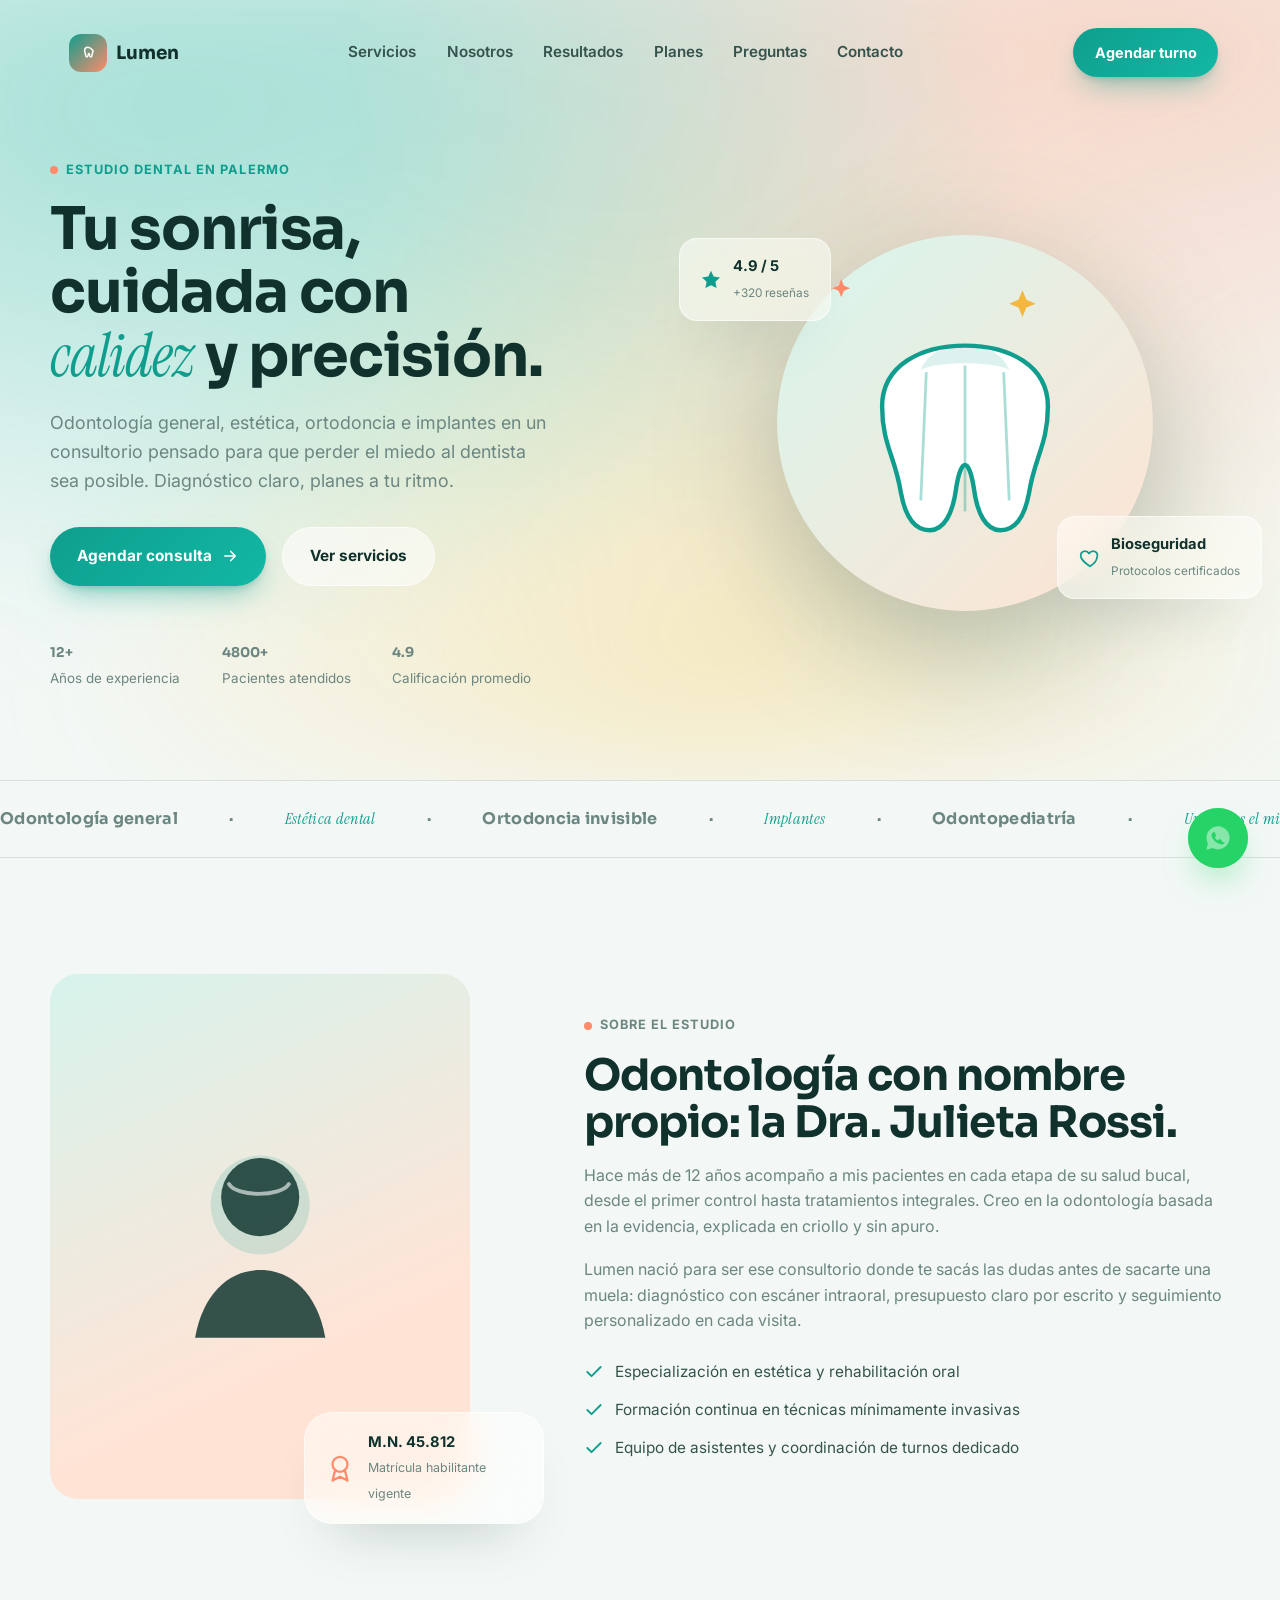
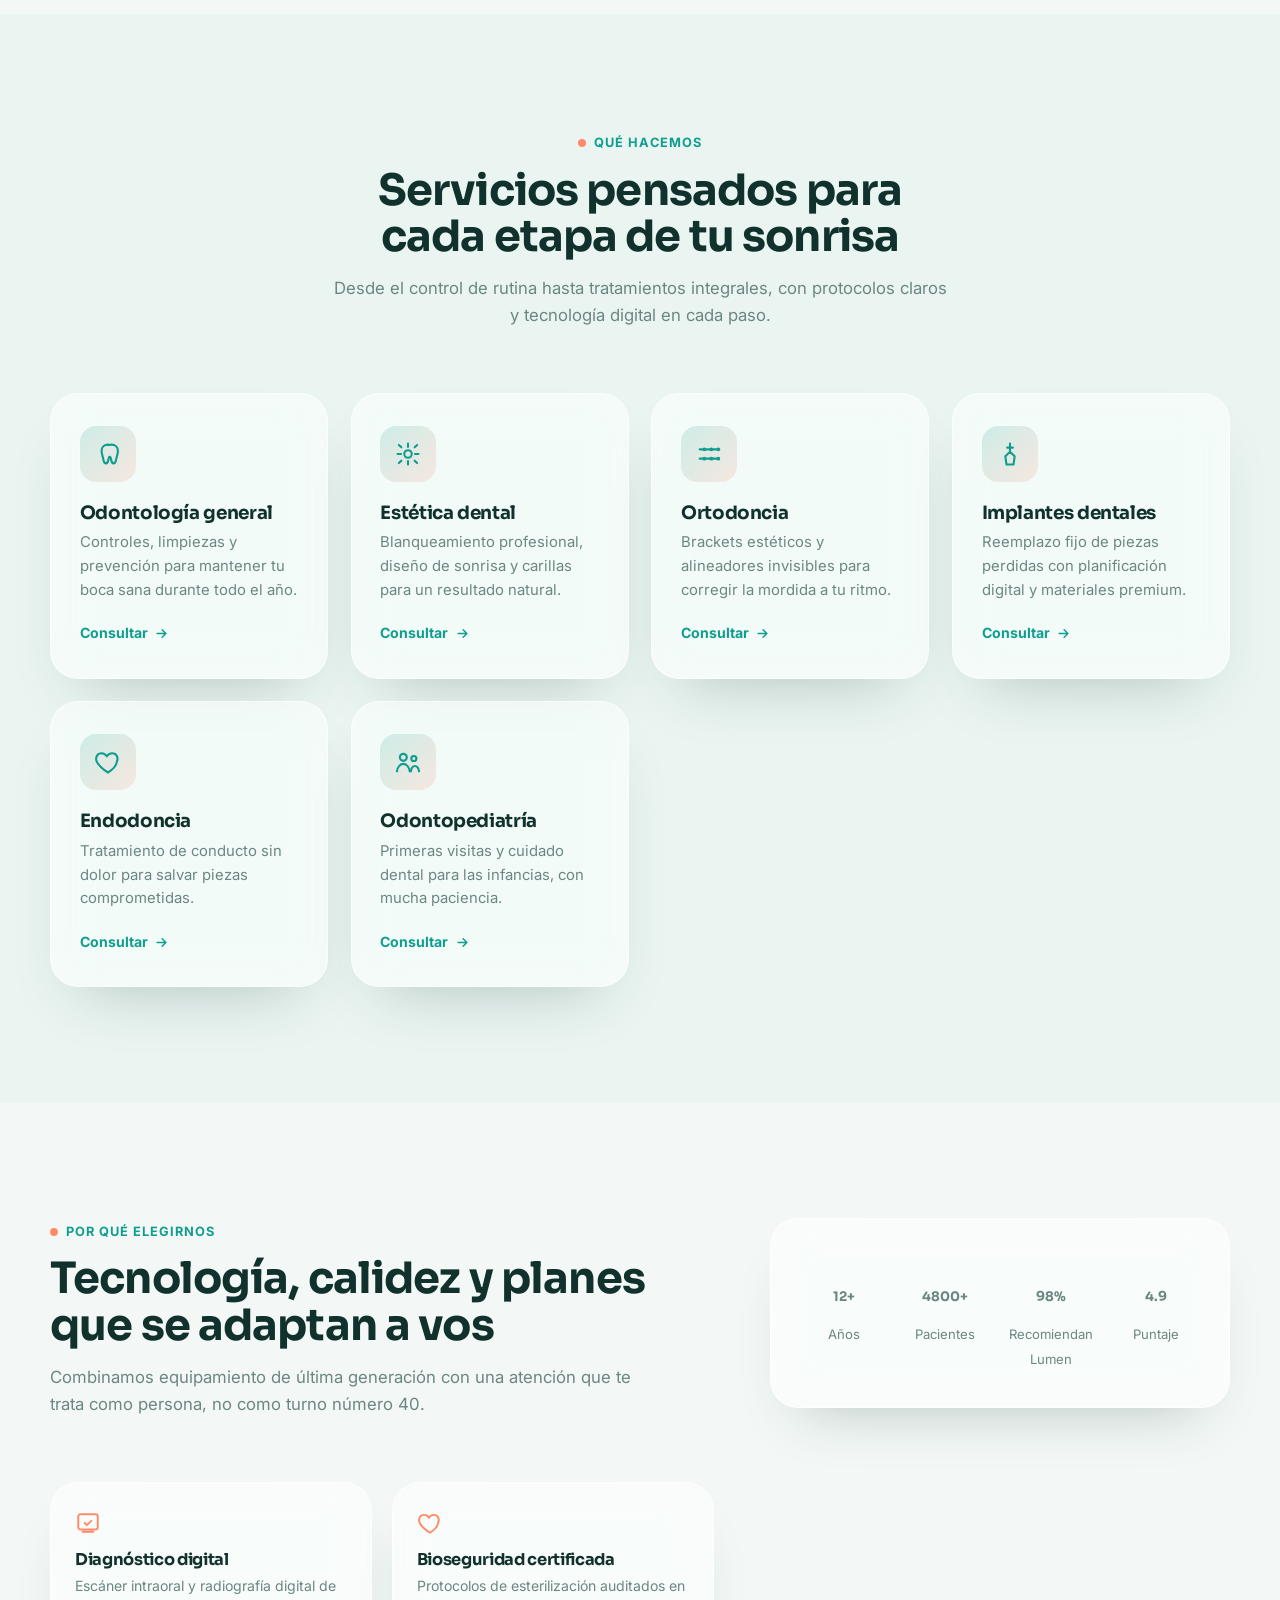
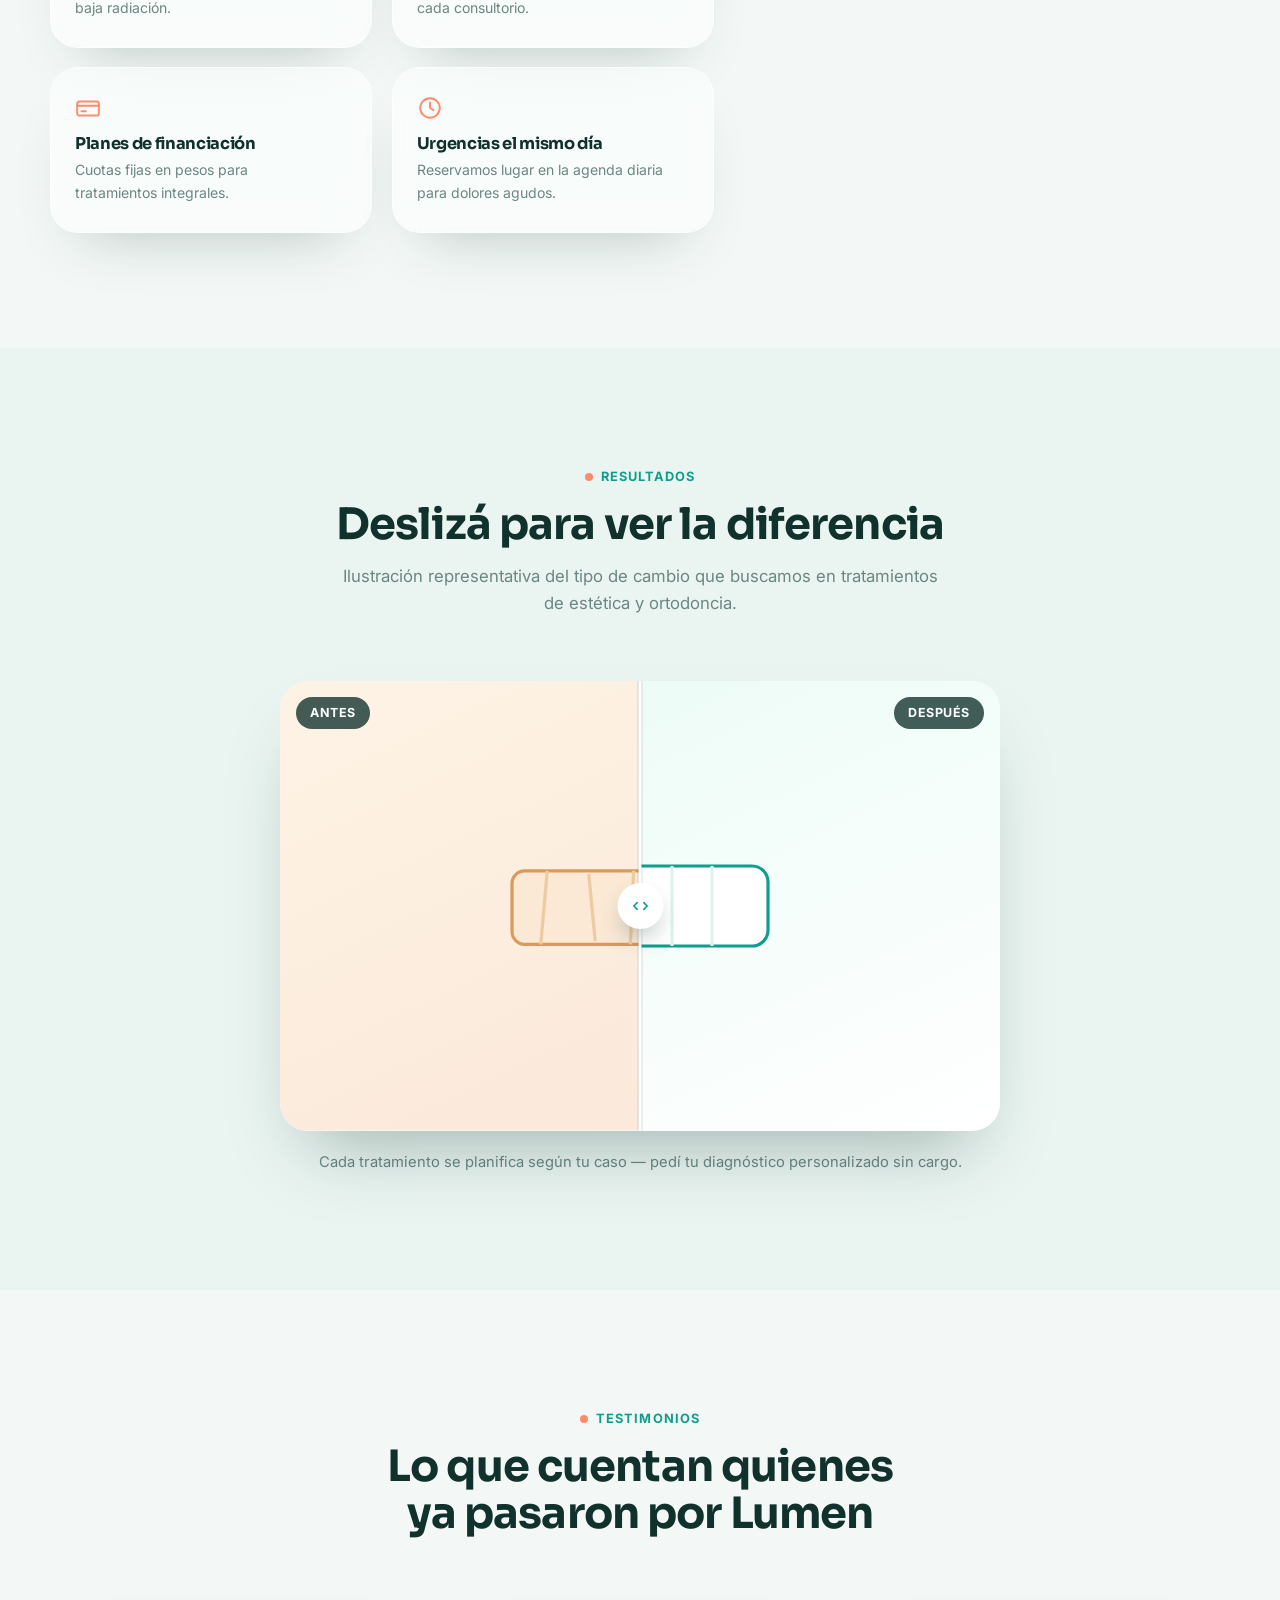
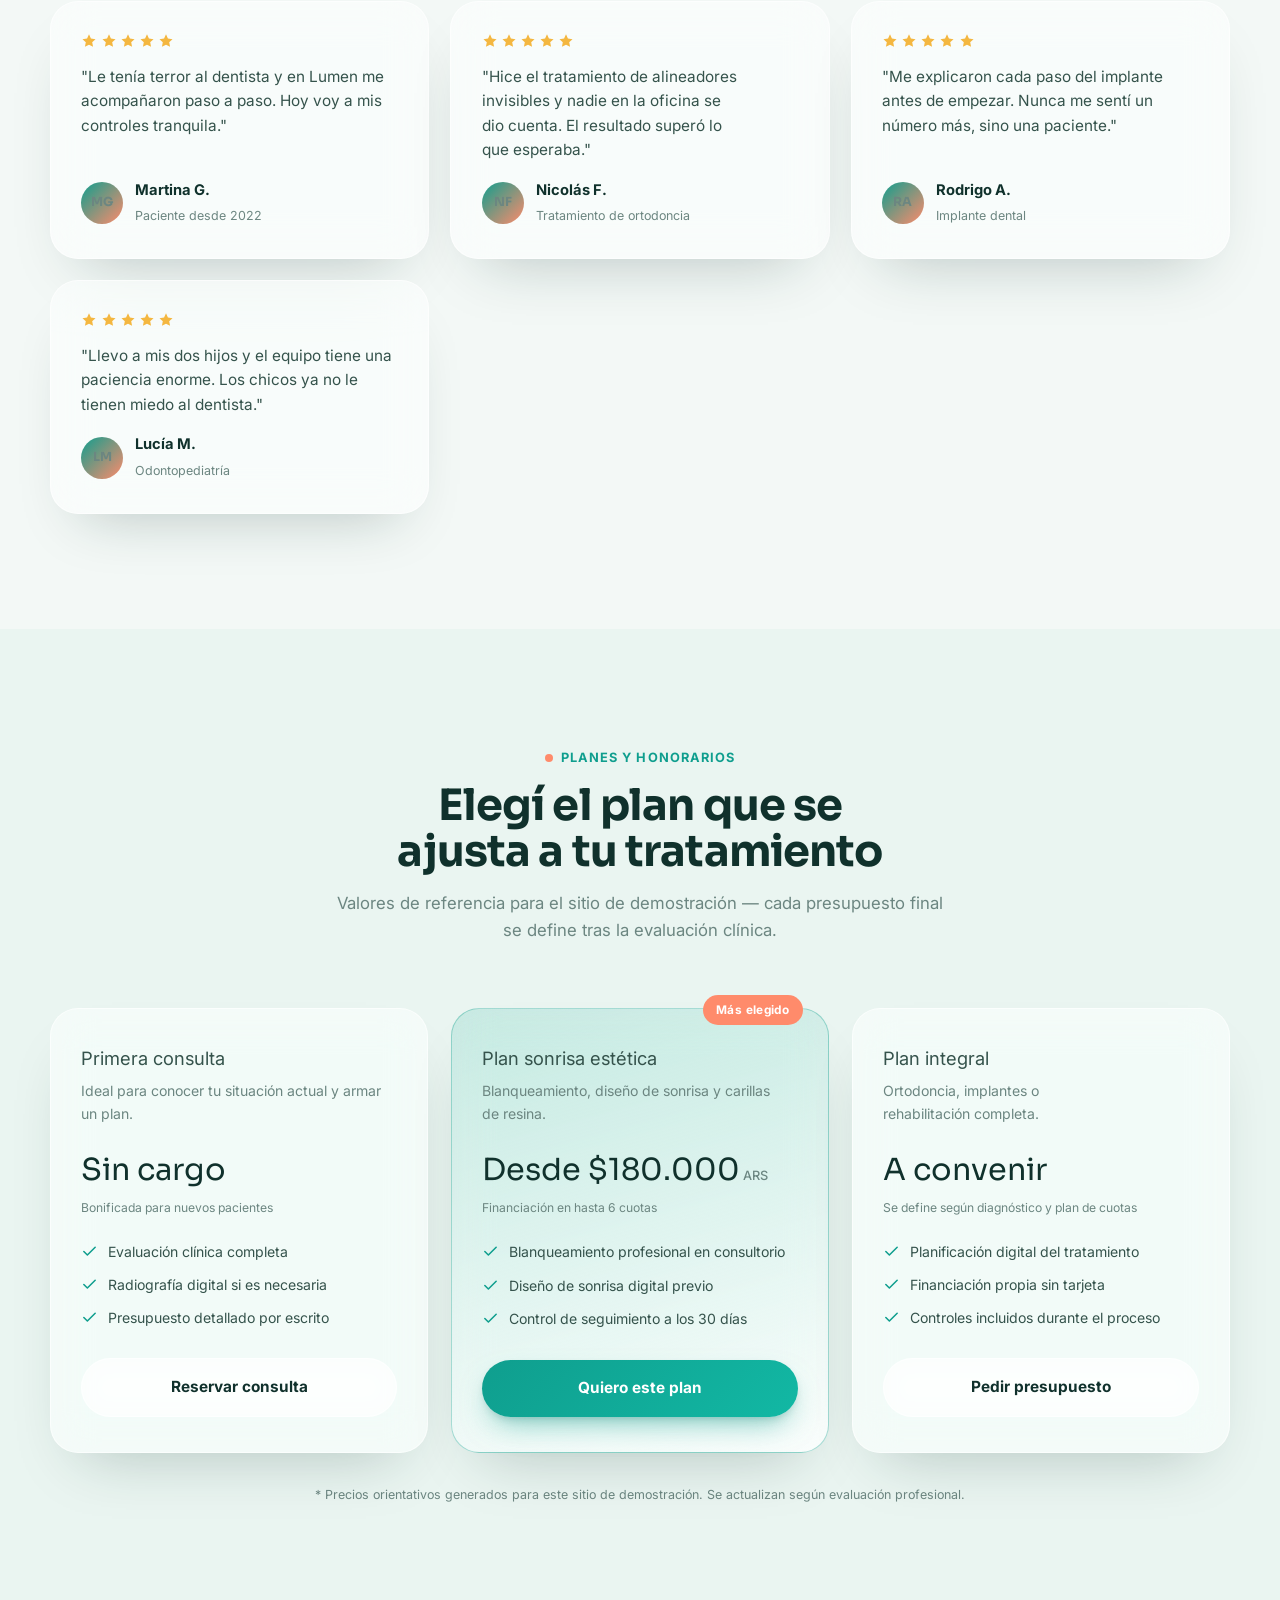
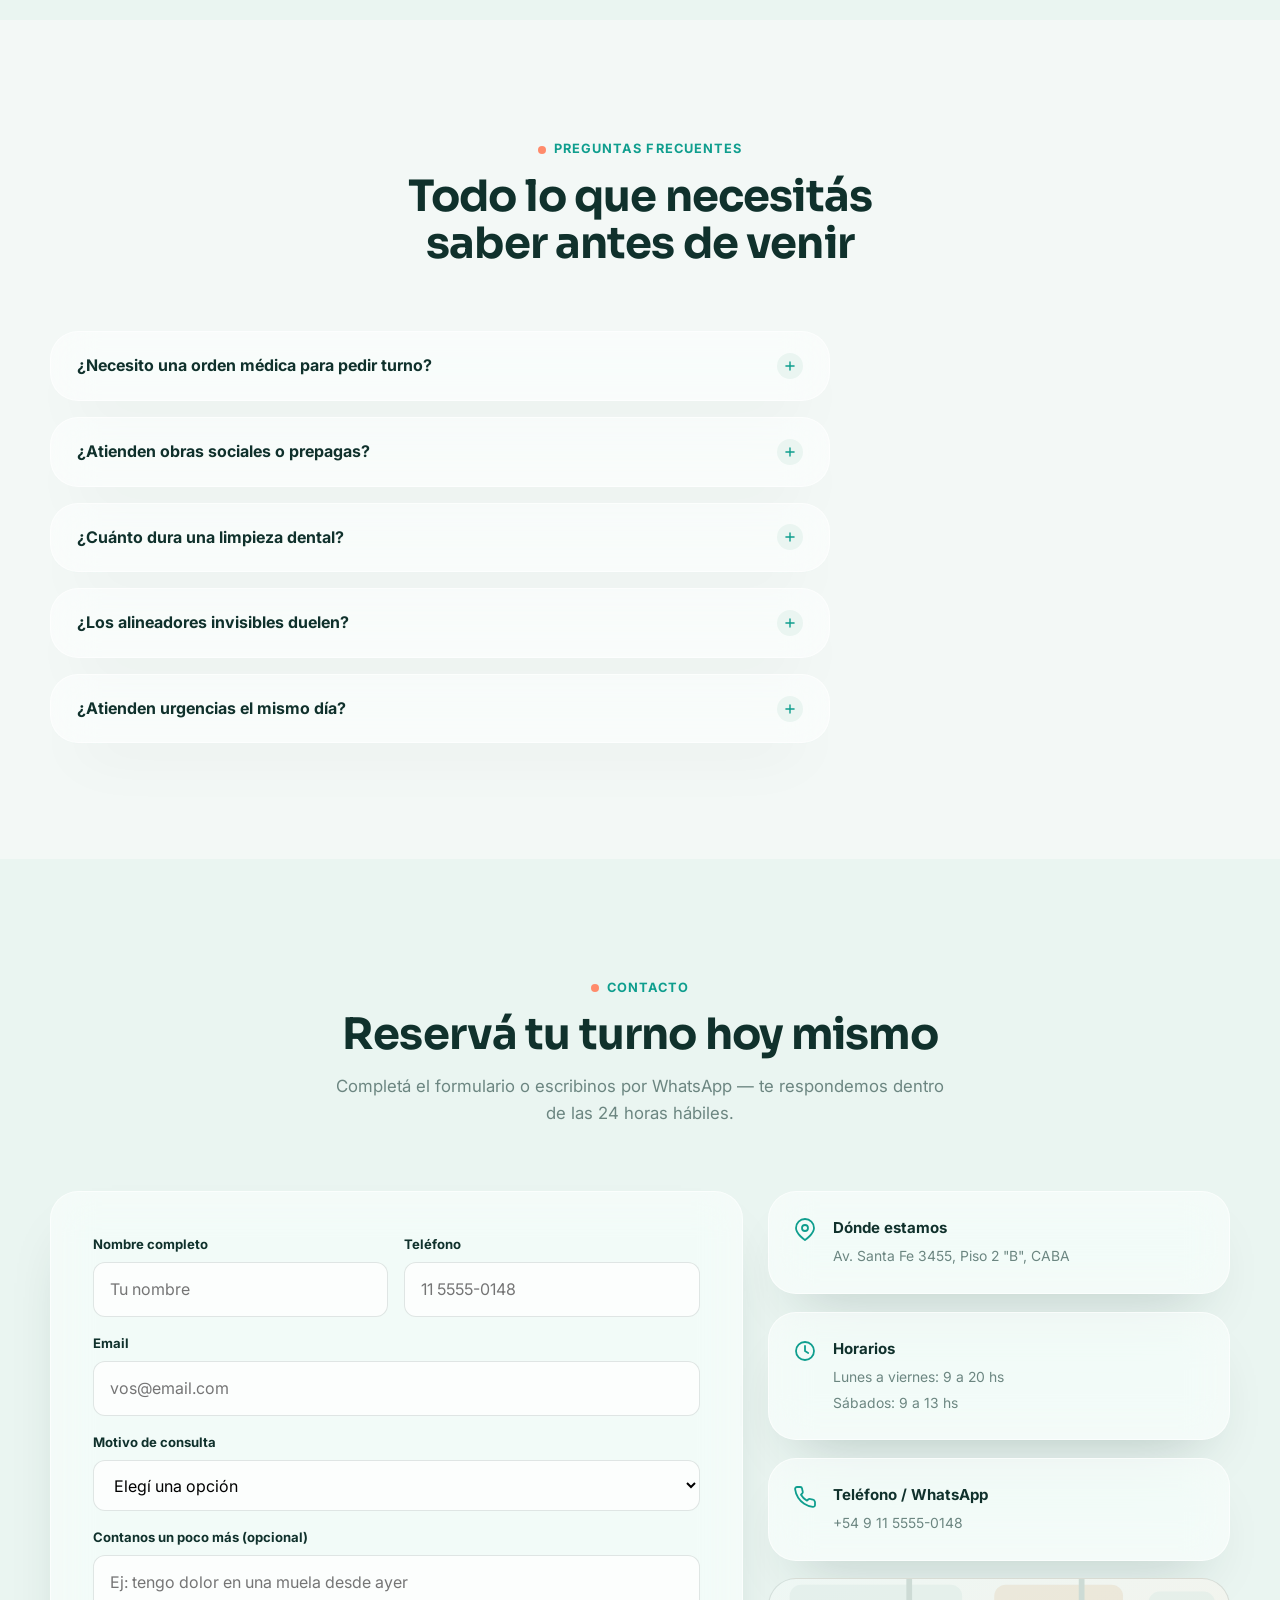
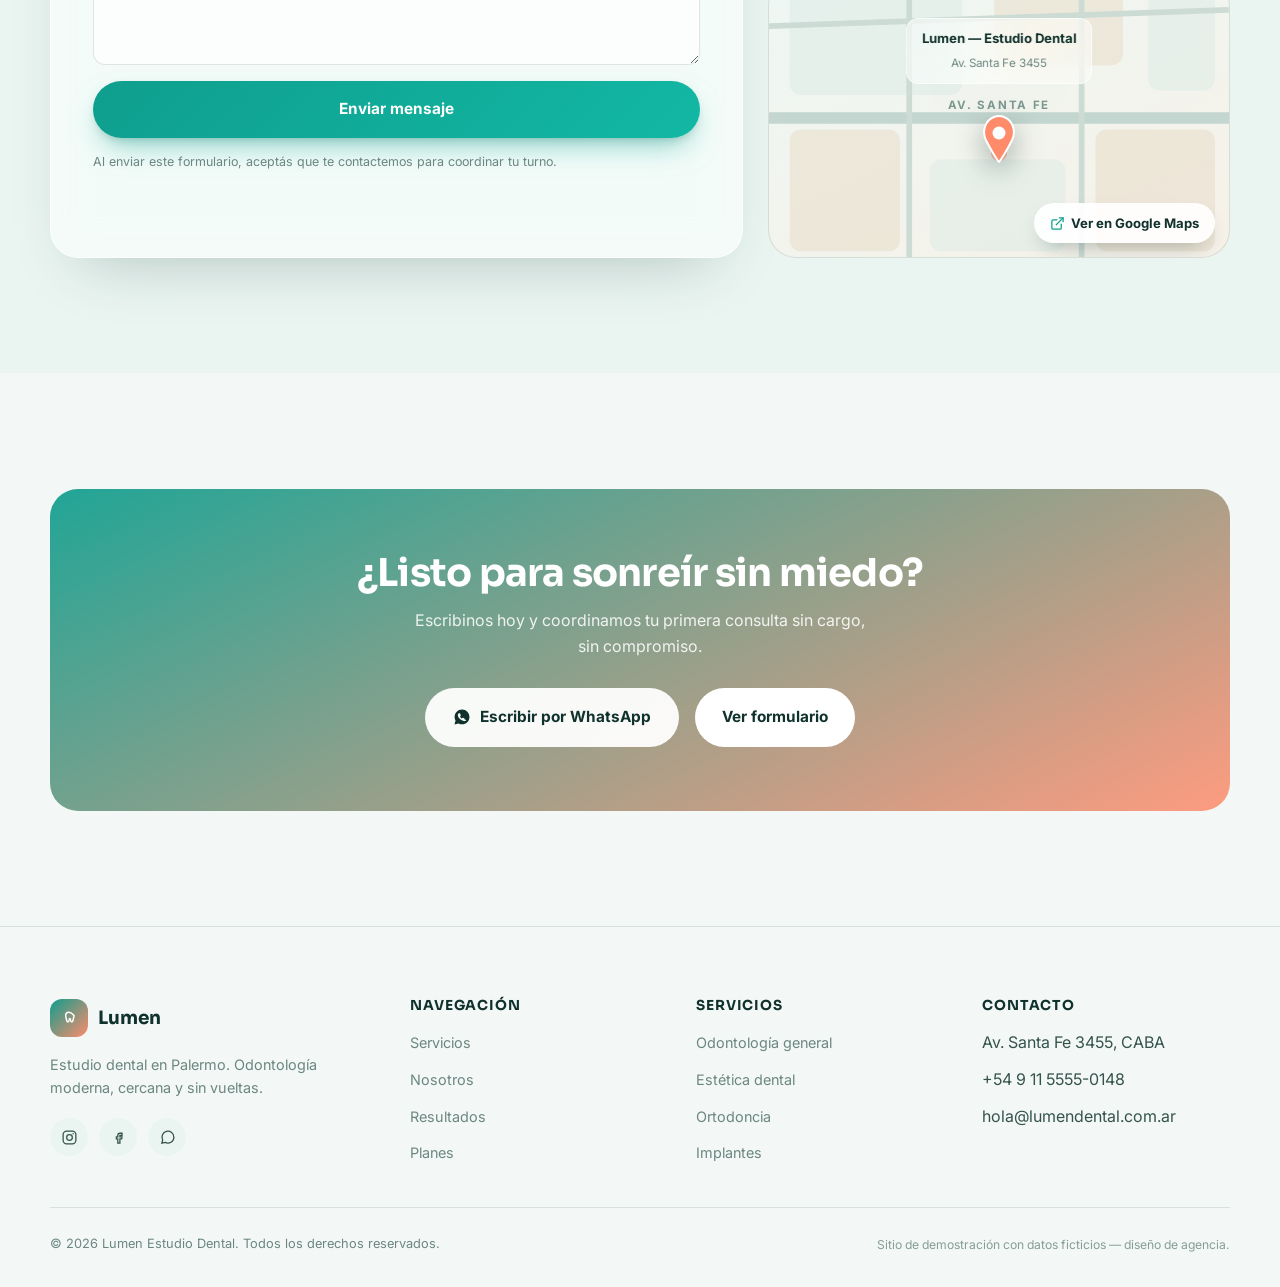
==== commit 468b650a: "Replace map embed with a self-contained illustrated map The live Google Maps iframe (with or without" ====
--- a/lumen-dental/index.html
+++ b/lumen-dental/index.html
@@ -564,8 +564,42 @@
             <svg viewBox="0 0 24 24" fill="none" stroke="currentColor" stroke-width="1.8" stroke-linecap="round" stroke-linejoin="round"><path d="M22 16.9v3a2 2 0 0 1-2.2 2 19.8 19.8 0 0 1-8.6-3.1 19.5 19.5 0 0 1-6-6A19.8 19.8 0 0 1 2.1 4.2 2 2 0 0 1 4.1 2h3a2 2 0 0 1 2 1.7c.1.9.3 1.8.6 2.7a2 2 0 0 1-.5 2.1L8 9.7a16 16 0 0 0 6 6l1.2-1.2a2 2 0 0 1 2.1-.5c.9.3 1.8.5 2.7.6a2 2 0 0 1 1.7 2Z"/></svg>
             <div><strong>Teléfono / WhatsApp</strong><span>+54 9 11 5555-0148</span></div>
           </div>
-          <div class="map-frame" data-reveal>
-            <iframe title="Ubicación de Lumen Estudio Dental" src="https://www.openstreetmap.org/export/embed.html?bbox=-58.4155%2C-34.5900%2C-58.4025%2C-34.5820&layer=mapnik&marker=-34.5860%2C-58.4090" loading="lazy"></iframe>
+          <div class="map-card" data-reveal>
+            <svg class="map-svg" viewBox="0 0 400 280" preserveAspectRatio="xMidYMid slice" role="img" aria-label="Mapa ilustrativo de la ubicación de Lumen en Palermo">
+              <rect x="0" y="0" width="400" height="280" fill="none"/>
+              <g opacity=".55">
+                <rect x="18" y="24" width="150" height="96" rx="10" fill="#dcebe6"/>
+                <rect x="196" y="24" width="112" height="70" rx="10" fill="#e7ddc9"/>
+                <rect x="330" y="30" width="58" height="86" rx="10" fill="#dcebe6"/>
+                <rect x="18" y="150" width="96" height="106" rx="10" fill="#e7ddc9"/>
+                <rect x="140" y="176" width="118" height="80" rx="10" fill="#dcebe6"/>
+                <rect x="284" y="150" width="104" height="106" rx="10" fill="#e7ddc9"/>
+              </g>
+              <g stroke="#c3d6cf" stroke-width="10" stroke-linecap="round">
+                <line x1="0" y1="140" x2="400" y2="140"/>
+              </g>
+              <g stroke="#cddbd5" stroke-width="5">
+                <line x1="122" y1="0" x2="122" y2="280"/>
+                <line x1="272" y1="0" x2="272" y2="280"/>
+                <line x1="0" y1="60" x2="400" y2="46"/>
+              </g>
+              <text x="200" y="132" text-anchor="middle" font-family="Inter, sans-serif" font-size="10" font-weight="700" letter-spacing="1.5" fill="#7d9992">AV. SANTA FE</text>
+            </svg>
+            <div class="map-tooltip glass-card">
+              <strong>Lumen — Estudio Dental</strong>
+              <span>Av. Santa Fe 3455</span>
+            </div>
+            <div class="map-pin-wrap">
+              <svg class="map-pin" viewBox="0 0 40 48" fill="none">
+                <path d="M20 47c-.6 0-9-13.6-13-21.8C3.6 18.9 4.6 8.2 12.3 3.4 17 .4 23 .4 27.7 3.4c7.7 4.8 8.7 15.5 5.3 21.8C29 33.4 20.6 47 20 47Z" fill="#ff8b6b" stroke="#fff" stroke-width="2"/>
+                <circle cx="20" cy="18" r="6.5" fill="#fff"/>
+              </svg>
+              <span class="map-pin-pulse" aria-hidden="true"></span>
+            </div>
+            <a class="map-cta" data-map-link href="https://www.google.com/maps/search/?api=1&query=Av.+Santa+Fe+3455%2C+Palermo%2C+Buenos+Aires%2C+Argentina" target="_blank" rel="noopener">
+              <svg viewBox="0 0 24 24" fill="none" stroke="currentColor" stroke-width="2" stroke-linecap="round" stroke-linejoin="round"><path d="M18 13v6a2 2 0 0 1-2 2H5a2 2 0 0 1-2-2V8a2 2 0 0 1 2-2h6"/><path d="M15 3h6v6"/><path d="M10 14 21 3"/></svg>
+              Ver en Google Maps
+            </a>
           </div>
         </div>
 
--- a/lumen-dental/styles.css
+++ b/lumen-dental/styles.css
@@ -487,8 +487,44 @@
 .info-card svg { width: 24px; height: 24px; color: var(--accent); flex-shrink: 0; margin-top: 2px; }
 .info-card strong { display: block; font-size: .94rem; color: var(--ink); margin-bottom: .2rem; }
 .info-card span, .info-card p { font-size: .87rem; color: var(--ink-mute); }
-.map-frame { border-radius: var(--radius-lg); overflow: hidden; height: 240px; border: 1px solid var(--line); }
-.map-frame iframe { width: 100%; height: 100%; border: 0; filter: saturate(0.85) contrast(1.02); }
+.map-card {
+  position: relative;
+  border-radius: var(--radius-lg);
+  overflow: hidden;
+  height: 280px;
+  border: 1px solid var(--line);
+  background: linear-gradient(155deg, #eef7f4, #f6f1e8);
+}
+.map-svg { position: absolute; inset: 0; width: 100%; height: 100%; }
+.map-pin-wrap {
+  position: absolute; left: 50%; top: 66%; transform: translate(-50%, -100%);
+  display: flex; flex-direction: column; align-items: center;
+}
+.map-pin-pulse {
+  position: absolute; bottom: 2px; left: 50%; transform: translateX(-50%);
+  width: 16px; height: 16px; border-radius: 50%; background: var(--coral);
+  opacity: .55; animation: pulseRing 2.4s ease-out infinite;
+}
+@media (prefers-reduced-motion: reduce) { .map-pin-pulse { animation: none; } }
+.map-pin { width: 40px; height: 48px; filter: drop-shadow(0 10px 14px rgba(16,49,44,.35)); position: relative; z-index: 1; }
+.map-tooltip {
+  position: absolute; left: 50%; top: 14%; transform: translate(-50%, 0);
+  padding: .55rem .9rem; border-radius: var(--radius-sm);
+  text-align: center; white-space: nowrap;
+}
+.map-tooltip strong { display: block; font-size: .82rem; color: var(--ink); }
+.map-tooltip span { font-size: .72rem; color: var(--ink-mute); }
+.map-cta {
+  position: absolute; right: 14px; bottom: 14px;
+  display: inline-flex; align-items: center; gap: .4rem;
+  padding: .6rem 1rem; border-radius: 999px;
+  background: rgba(255,255,255,.92); color: var(--ink);
+  font-size: .82rem; font-weight: 700;
+  box-shadow: 0 10px 22px -10px rgba(16,49,44,.4);
+  transition: transform .35s var(--ease-out);
+}
+.map-cta:hover { transform: translateY(-2px); }
+.map-cta svg { width: 15px; height: 15px; color: var(--accent); }
 
 /* =============================================================
    17. Final CTA
